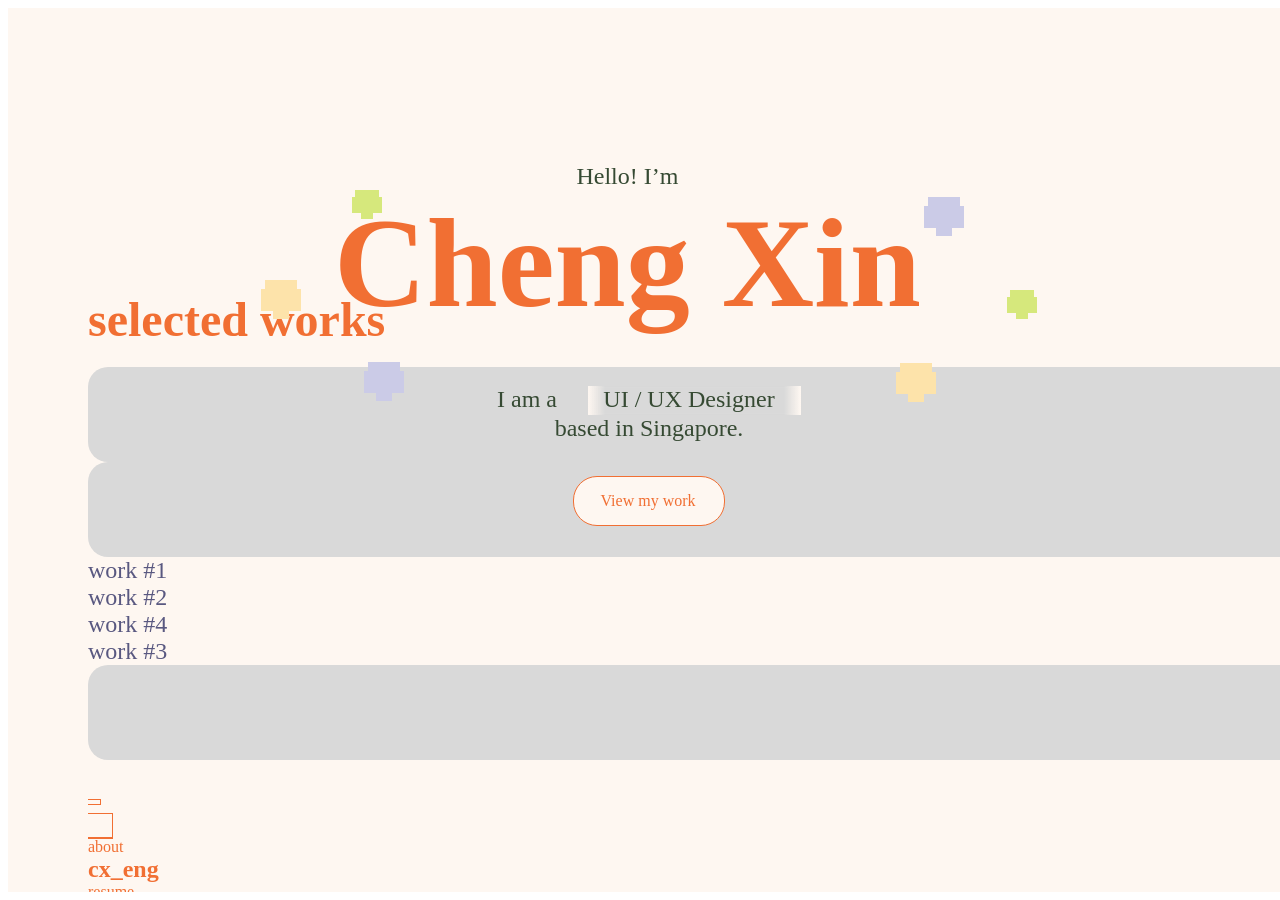
==== index.html @ d25bd013 "Update index.html" ====
<html>
        <body>
            <div style="width: 100%; height: 100%; padding-left: 80px; padding-right: 80px; background: #FEF7F1; overflow: hidden; flex-direction: column; justify-content: flex-start; align-items: flex-start; display: inline-flex">
            <div style="width: 1120px; height: 800px; position: relative">
                <div style="left: 246px; top: 155px; position: absolute; flex-direction: column; justify-content: center; align-items: center; display: inline-flex">
                    <div style="text-align: center; justify-content: center; display: flex; flex-direction: column; color: var(--dark-green, #364A33); font-size: 24px; font-family: Inter; font-weight: 500; word-wrap: break-word">Hello! I’m</div>
                    <div style="justify-content: center; display: flex; flex-direction: column; color: var(--orange, #F16F33); font-size: 128px; font-family: Playfair Display; font-weight: 900; word-wrap: break-word">Cheng Xin</div>
                </div>
                <div style="left: 409px; top: 378px; position: absolute; text-align: center; justify-content: center; display: flex; flex-direction: column; color: var(--dark-green, #364A33); font-size: 24px; font-family: Inter; font-weight: 500; word-wrap: break-word">I am a</div>
                <div data-property-1="Frame 3" style="width: 213px; height: 29px; left: 499.50px; top: 378px; position: absolute; overflow: hidden; backdrop-filter: blur(2px)">
                    <div style="width: 203px; left: 0px; top: 0px; position: absolute; text-align: center; justify-content: center; display: flex; flex-direction: column; color: var(--dark-green, #364A33); font-size: 24px; font-family: Inter; font-weight: 500; word-wrap: break-word">UI / UX Designer</div>
                    <div style="left: 243px; top: 0px; position: absolute; text-align: center; justify-content: center; display: flex; flex-direction: column; color: var(--dark-green, #364A33); font-size: 24px; font-family: Inter; font-weight: 500; word-wrap: break-word">Product Designer</div>
                    <div style="left: 483px; top: 0px; position: absolute; text-align: center; justify-content: center; display: flex; flex-direction: column; color: var(--dark-green, #364A33); font-size: 24px; font-family: Inter; font-weight: 500; word-wrap: break-word">Data Analyst</div>
                    <div style="left: 670px; top: 0px; position: absolute; text-align: center; justify-content: center; display: flex; flex-direction: column; color: var(--dark-green, #364A33); font-size: 24px; font-family: Inter; font-weight: 500; word-wrap: break-word">Data Scientist</div>
                    <div style="left: 871px; top: 0px; position: absolute; text-align: center; justify-content: center; display: flex; flex-direction: column; color: var(--dark-green, #364A33); font-size: 24px; font-family: Inter; font-weight: 500; word-wrap: break-word">UI / UX Designer</div>
                    <div style="left: 1100px; top: 0px; position: absolute; text-align: center; justify-content: center; display: flex; flex-direction: column; color: var(--dark-green, #364A33); font-size: 24px; font-family: Inter; font-weight: 500; word-wrap: break-word">Product Designer</div>
                    <div style="left: 1340px; top: 0px; position: absolute; text-align: center; justify-content: center; display: flex; flex-direction: column; color: var(--dark-green, #364A33); font-size: 24px; font-family: Inter; font-weight: 500; word-wrap: break-word">Data Analyst</div>
                    <div style="left: 1527px; top: 0px; position: absolute; text-align: center; justify-content: center; display: flex; flex-direction: column; color: var(--dark-green, #364A33); font-size: 24px; font-family: Inter; font-weight: 500; word-wrap: break-word">Data Scientist</div>
                    <div style="width: 17px; height: 29px; left: 0px; top: 0px; position: absolute; background: linear-gradient(270deg, rgba(255, 255, 255, 0) 0%, var(--Background, #FEF7F1) 100%)"></div>
                    <div style="width: 17px; height: 29px; left: 196px; top: 0px; position: absolute; background: linear-gradient(270deg, var(--Background, #FEF7F1) 0%, rgba(255, 255, 255, 0) 100%)"></div>
                </div>
                <div style="width: 504px; left: 309px; top: 407px; position: absolute; text-align: center; justify-content: center; display: flex; flex-direction: column; color: var(--dark-green, #364A33); font-size: 24px; font-family: Inter; font-weight: 500; word-wrap: break-word">based in Singapore.</div>
                <div style="width: 15.40px; height: 29.64px; left: 185.30px; top: 281.22px; position: absolute; background: #FDE3AA"></div>
                <div style="width: 31.05px; height: 21.65px; left: 173px; top: 280.99px; position: absolute; background: #FDE3AA"></div>
                <div style="width: 27px; height: 30.24px; left: 177.13px; top: 272px; position: absolute; background: #FDE3AA"></div>
                <div style="width: 27px; height: 30.24px; left: 181.87px; top: 272px; position: absolute; background: #FDE3AA"></div>
                <div style="width: 31.05px; height: 21.65px; left: 181.95px; top: 280.99px; position: absolute; background: #FDE3AA"></div>
                <div style="width: 15.40px; height: 29.64px; left: 288.30px; top: 363.22px; position: absolute; background: var(--light-purple, #CBCBE7)"></div>
                <div style="width: 31.05px; height: 21.65px; left: 276px; top: 362.99px; position: absolute; background: var(--light-purple, #CBCBE7)"></div>
                <div style="width: 27px; height: 30.24px; left: 280.13px; top: 354px; position: absolute; background: var(--light-purple, #CBCBE7)"></div>
                <div style="width: 27px; height: 30.24px; left: 284.87px; top: 354px; position: absolute; background: var(--light-purple, #CBCBE7)"></div>
                <div style="width: 31.05px; height: 21.65px; left: 284.95px; top: 362.99px; position: absolute; background: var(--light-purple, #CBCBE7)"></div>
                <div style="width: 15.40px; height: 29.64px; left: 848.30px; top: 198.22px; position: absolute; background: var(--light-purple, #CBCBE7)"></div>
                <div style="width: 31.05px; height: 21.65px; left: 836px; top: 197.99px; position: absolute; background: var(--light-purple, #CBCBE7)"></div>
                <div style="width: 27px; height: 30.24px; left: 840.13px; top: 189px; position: absolute; background: var(--light-purple, #CBCBE7)"></div>
                <div style="width: 27px; height: 30.24px; left: 844.87px; top: 189px; position: absolute; background: var(--light-purple, #CBCBE7)"></div>
                <div style="width: 31.05px; height: 21.65px; left: 844.95px; top: 197.99px; position: absolute; background: var(--light-purple, #CBCBE7)"></div>
                <div style="width: 15.40px; height: 29.64px; left: 820.30px; top: 364.22px; position: absolute; background: var(--yellow, #FDE3AA)"></div>
                <div style="width: 31.05px; height: 21.65px; left: 808px; top: 363.99px; position: absolute; background: var(--yellow, #FDE3AA)"></div>
                <div style="width: 27px; height: 30.24px; left: 812.13px; top: 355px; position: absolute; background: var(--yellow, #FDE3AA)"></div>
                <div style="width: 27px; height: 30.24px; left: 816.87px; top: 355px; position: absolute; background: var(--yellow, #FDE3AA)"></div>
                <div style="width: 31.05px; height: 21.65px; left: 816.95px; top: 363.99px; position: absolute; background: var(--yellow, #FDE3AA)"></div>
                <div style="width: 11.55px; height: 22.23px; left: 928.22px; top: 288.91px; position: absolute; background: var(--green, #D6E87C)"></div>
                <div style="width: 23.28px; height: 16.24px; left: 919px; top: 288.74px; position: absolute; background: var(--green, #D6E87C)"></div>
                <div style="width: 20.25px; height: 22.68px; left: 922.10px; top: 282px; position: absolute; background: var(--green, #D6E87C)"></div>
                <div style="width: 20.25px; height: 22.68px; left: 925.65px; top: 282px; position: absolute; background: var(--green, #D6E87C)"></div>
                <div style="width: 23.28px; height: 16.24px; left: 925.72px; top: 288.74px; position: absolute; background: var(--green, #D6E87C)"></div>
                <div style="width: 11.55px; height: 22.23px; left: 273.22px; top: 188.91px; position: absolute; background: var(--green, #D6E87C)"></div>
                <div style="width: 23.28px; height: 16.24px; left: 264px; top: 188.74px; position: absolute; background: var(--green, #D6E87C)"></div>
                <div style="width: 20.25px; height: 22.68px; left: 267.10px; top: 182px; position: absolute; background: var(--green, #D6E87C)"></div>
                <div style="width: 20.25px; height: 22.68px; left: 270.65px; top: 182px; position: absolute; background: var(--green, #D6E87C)"></div>
                <div style="width: 23.28px; height: 16.24px; left: 270.72px; top: 188.74px; position: absolute; background: var(--green, #D6E87C)"></div>
                <div data-property-1="Frame 17" style="width: 150px; height: 48px; left: 485px; top: 468px; position: absolute">
                    <div style="width: 150px; height: 48px; left: 0px; top: 0px; position: absolute; background: var(--Background, #FEF7F1); border-radius: 24px; border: 1.50px #F16F33 solid"></div>
                    <div style="width: 134px; height: 31px; left: 8px; top: 9px; position: absolute; text-align: center; justify-content: center; display: flex; flex-direction: column; color: #F16F33; font-size: 16px; font-family: Inter; font-weight: 400; word-wrap: break-word">View my work</div>
                </div>
            </div>
            <div style="align-self: stretch; padding-top: 10px; padding-bottom: 10px; justify-content: flex-start; align-items: center; display: inline-flex">
                <div style="text-align: center; justify-content: center; display: flex; flex-direction: column; color: var(--orange, #F16F33); font-size: 48px; font-family: Playfair Display; font-weight: 600; word-wrap: break-word">selected works</div>
            </div>
            <div style="align-self: stretch; padding-top: 10px; padding-bottom: 10px; overflow: hidden; flex-direction: column; justify-content: flex-start; align-items: flex-start; display: flex">
                <div style="align-self: stretch; height: 346px; background: #D9D9D9; border-radius: 20px"></div>
                <div style="align-self: stretch; height: 346px; background: #D9D9D9; border-radius: 20px"></div>
                <div style="text-align: center; justify-content: center; display: flex; flex-direction: column; color: var(--purple, #595880); font-size: 24px; font-family: Inter; font-weight: 500; word-wrap: break-word">work #1</div>
                <div style="text-align: center; justify-content: center; display: flex; flex-direction: column; color: var(--purple, #595880); font-size: 24px; font-family: Inter; font-weight: 500; word-wrap: break-word">work #2</div>
                <div style="text-align: center; justify-content: center; display: flex; flex-direction: column; color: var(--purple, #595880); font-size: 24px; font-family: Inter; font-weight: 500; word-wrap: break-word">work #4</div>
                <div style="text-align: center; justify-content: center; display: flex; flex-direction: column; color: var(--purple, #595880); font-size: 24px; font-family: Inter; font-weight: 500; word-wrap: break-word">work #3</div>
                <div style="align-self: stretch; height: 346px; background: #D9D9D9; border-radius: 20px"></div>
                <div style="align-self: stretch; align-self: stretch; background: #D9D9D9; border-radius: 20px"></div>
            </div>
            <div style="align-self: stretch; padding-top: 30px; padding-bottom: 30px; background: #FEF7F1; overflow: hidden; flex-direction: column; justify-content: flex-start; align-items: flex-start; display: flex">
                <div style="width: 24px; height: 24px; position: relative"></div>
                <div style="width: 24px; flex-direction: column; justify-content: flex-start; align-items: flex-start; gap: 10px; display: inline-flex">
                    <div style="width: 12px; height: 4.20px; outline: 1.50px var(--orange, #F16F33) solid; outline-offset: -0.75px"></div>
                    <div style="width: 24px; height: 23.60px; outline: 1.50px var(--orange, #F16F33) solid; outline-offset: -0.75px"></div>
                </div>
                <div style="width: 24px; height: 24px; outline: 1.50px var(--orange, #F16F33) solid; outline-offset: -0.75px"></div>
                <div style="width: 13.33px; height: 13.33px; outline: 1.50px var(--orange, #F16F33) solid; outline-offset: -0.75px"></div>
                <div style="text-align: center; justify-content: flex-end; display: flex; flex-direction: column; color: var(--orange, #F16F33); font-size: 16px; font-family: Inter; font-weight: 400; word-wrap: break-word">about</div>
                <div style="text-align: center; justify-content: center; display: flex; flex-direction: column; color: var(--orange, #F16F33); font-size: 24px; font-family: Playfair Display; font-weight: 900; word-wrap: break-word">cx_eng</div>
                <div style="text-align: center; justify-content: flex-end; display: flex; flex-direction: column; color: var(--orange, #F16F33); font-size: 16px; font-family: Inter; font-weight: 400; word-wrap: break-word">resume</div>
                <div style="text-align: center; justify-content: flex-end; display: flex; flex-direction: column; color: var(--orange, #F16F33); font-size: 16px; font-family: Inter; font-weight: 400; word-wrap: break-word">works</div>
            </div>
        </div>
    </body>
</html>
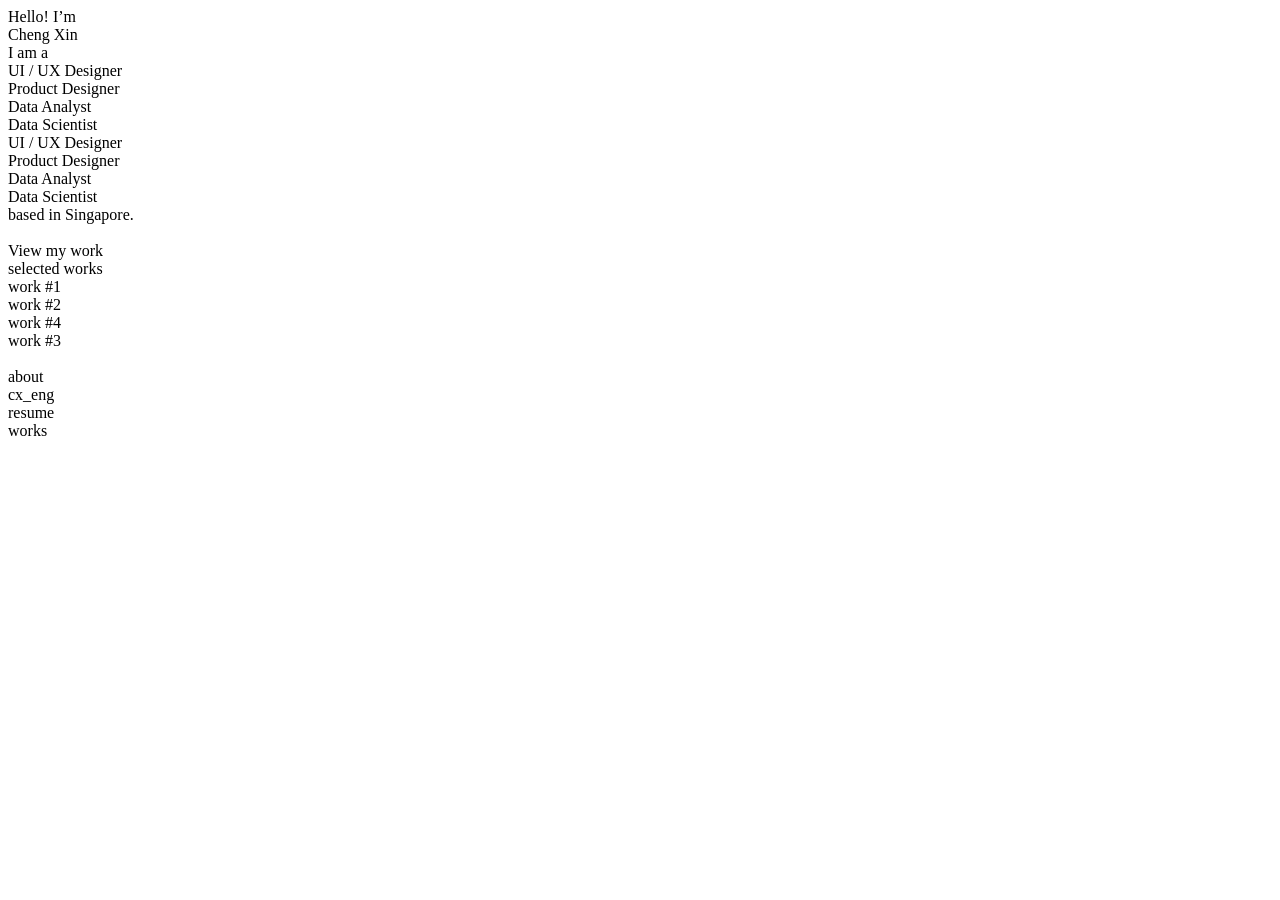
==== commit 80cf085c: "Update index.html" ====
--- a/index.html
+++ b/index.html
@@ -1,86 +1,85 @@
-    <html>
-        <body>
-            <div style="width: 100%; height: 100%; padding-left: 80px; padding-right: 80px; background: #FEF7F1; overflow: hidden; flex-direction: column; justify-content: flex-start; align-items: flex-start; display: inline-flex">
-            <div style="width: 1120px; height: 800px; position: relative">
-                <div style="left: 246px; top: 155px; position: absolute; flex-direction: column; justify-content: center; align-items: center; display: inline-flex">
-                    <div style="text-align: center; justify-content: center; display: flex; flex-direction: column; color: var(--dark-green, #364A33); font-size: 24px; font-family: Inter; font-weight: 500; word-wrap: break-word">Hello! I’m</div>
-                    <div style="justify-content: center; display: flex; flex-direction: column; color: var(--orange, #F16F33); font-size: 128px; font-family: Playfair Display; font-weight: 900; word-wrap: break-word">Cheng Xin</div>
-                </div>
-                <div style="left: 409px; top: 378px; position: absolute; text-align: center; justify-content: center; display: flex; flex-direction: column; color: var(--dark-green, #364A33); font-size: 24px; font-family: Inter; font-weight: 500; word-wrap: break-word">I am a</div>
-                <div data-property-1="Frame 3" style="width: 213px; height: 29px; left: 499.50px; top: 378px; position: absolute; overflow: hidden; backdrop-filter: blur(2px)">
-                    <div style="width: 203px; left: 0px; top: 0px; position: absolute; text-align: center; justify-content: center; display: flex; flex-direction: column; color: var(--dark-green, #364A33); font-size: 24px; font-family: Inter; font-weight: 500; word-wrap: break-word">UI / UX Designer</div>
-                    <div style="left: 243px; top: 0px; position: absolute; text-align: center; justify-content: center; display: flex; flex-direction: column; color: var(--dark-green, #364A33); font-size: 24px; font-family: Inter; font-weight: 500; word-wrap: break-word">Product Designer</div>
-                    <div style="left: 483px; top: 0px; position: absolute; text-align: center; justify-content: center; display: flex; flex-direction: column; color: var(--dark-green, #364A33); font-size: 24px; font-family: Inter; font-weight: 500; word-wrap: break-word">Data Analyst</div>
-                    <div style="left: 670px; top: 0px; position: absolute; text-align: center; justify-content: center; display: flex; flex-direction: column; color: var(--dark-green, #364A33); font-size: 24px; font-family: Inter; font-weight: 500; word-wrap: break-word">Data Scientist</div>
-                    <div style="left: 871px; top: 0px; position: absolute; text-align: center; justify-content: center; display: flex; flex-direction: column; color: var(--dark-green, #364A33); font-size: 24px; font-family: Inter; font-weight: 500; word-wrap: break-word">UI / UX Designer</div>
-                    <div style="left: 1100px; top: 0px; position: absolute; text-align: center; justify-content: center; display: flex; flex-direction: column; color: var(--dark-green, #364A33); font-size: 24px; font-family: Inter; font-weight: 500; word-wrap: break-word">Product Designer</div>
-                    <div style="left: 1340px; top: 0px; position: absolute; text-align: center; justify-content: center; display: flex; flex-direction: column; color: var(--dark-green, #364A33); font-size: 24px; font-family: Inter; font-weight: 500; word-wrap: break-word">Data Analyst</div>
-                    <div style="left: 1527px; top: 0px; position: absolute; text-align: center; justify-content: center; display: flex; flex-direction: column; color: var(--dark-green, #364A33); font-size: 24px; font-family: Inter; font-weight: 500; word-wrap: break-word">Data Scientist</div>
-                    <div style="width: 17px; height: 29px; left: 0px; top: 0px; position: absolute; background: linear-gradient(270deg, rgba(255, 255, 255, 0) 0%, var(--Background, #FEF7F1) 100%)"></div>
-                    <div style="width: 17px; height: 29px; left: 196px; top: 0px; position: absolute; background: linear-gradient(270deg, var(--Background, #FEF7F1) 0%, rgba(255, 255, 255, 0) 100%)"></div>
-                </div>
-                <div style="width: 504px; left: 309px; top: 407px; position: absolute; text-align: center; justify-content: center; display: flex; flex-direction: column; color: var(--dark-green, #364A33); font-size: 24px; font-family: Inter; font-weight: 500; word-wrap: break-word">based in Singapore.</div>
-                <div style="width: 15.40px; height: 29.64px; left: 185.30px; top: 281.22px; position: absolute; background: #FDE3AA"></div>
-                <div style="width: 31.05px; height: 21.65px; left: 173px; top: 280.99px; position: absolute; background: #FDE3AA"></div>
-                <div style="width: 27px; height: 30.24px; left: 177.13px; top: 272px; position: absolute; background: #FDE3AA"></div>
-                <div style="width: 27px; height: 30.24px; left: 181.87px; top: 272px; position: absolute; background: #FDE3AA"></div>
-                <div style="width: 31.05px; height: 21.65px; left: 181.95px; top: 280.99px; position: absolute; background: #FDE3AA"></div>
-                <div style="width: 15.40px; height: 29.64px; left: 288.30px; top: 363.22px; position: absolute; background: var(--light-purple, #CBCBE7)"></div>
-                <div style="width: 31.05px; height: 21.65px; left: 276px; top: 362.99px; position: absolute; background: var(--light-purple, #CBCBE7)"></div>
-                <div style="width: 27px; height: 30.24px; left: 280.13px; top: 354px; position: absolute; background: var(--light-purple, #CBCBE7)"></div>
-                <div style="width: 27px; height: 30.24px; left: 284.87px; top: 354px; position: absolute; background: var(--light-purple, #CBCBE7)"></div>
-                <div style="width: 31.05px; height: 21.65px; left: 284.95px; top: 362.99px; position: absolute; background: var(--light-purple, #CBCBE7)"></div>
-                <div style="width: 15.40px; height: 29.64px; left: 848.30px; top: 198.22px; position: absolute; background: var(--light-purple, #CBCBE7)"></div>
-                <div style="width: 31.05px; height: 21.65px; left: 836px; top: 197.99px; position: absolute; background: var(--light-purple, #CBCBE7)"></div>
-                <div style="width: 27px; height: 30.24px; left: 840.13px; top: 189px; position: absolute; background: var(--light-purple, #CBCBE7)"></div>
-                <div style="width: 27px; height: 30.24px; left: 844.87px; top: 189px; position: absolute; background: var(--light-purple, #CBCBE7)"></div>
-                <div style="width: 31.05px; height: 21.65px; left: 844.95px; top: 197.99px; position: absolute; background: var(--light-purple, #CBCBE7)"></div>
-                <div style="width: 15.40px; height: 29.64px; left: 820.30px; top: 364.22px; position: absolute; background: var(--yellow, #FDE3AA)"></div>
-                <div style="width: 31.05px; height: 21.65px; left: 808px; top: 363.99px; position: absolute; background: var(--yellow, #FDE3AA)"></div>
-                <div style="width: 27px; height: 30.24px; left: 812.13px; top: 355px; position: absolute; background: var(--yellow, #FDE3AA)"></div>
-                <div style="width: 27px; height: 30.24px; left: 816.87px; top: 355px; position: absolute; background: var(--yellow, #FDE3AA)"></div>
-                <div style="width: 31.05px; height: 21.65px; left: 816.95px; top: 363.99px; position: absolute; background: var(--yellow, #FDE3AA)"></div>
-                <div style="width: 11.55px; height: 22.23px; left: 928.22px; top: 288.91px; position: absolute; background: var(--green, #D6E87C)"></div>
-                <div style="width: 23.28px; height: 16.24px; left: 919px; top: 288.74px; position: absolute; background: var(--green, #D6E87C)"></div>
-                <div style="width: 20.25px; height: 22.68px; left: 922.10px; top: 282px; position: absolute; background: var(--green, #D6E87C)"></div>
-                <div style="width: 20.25px; height: 22.68px; left: 925.65px; top: 282px; position: absolute; background: var(--green, #D6E87C)"></div>
-                <div style="width: 23.28px; height: 16.24px; left: 925.72px; top: 288.74px; position: absolute; background: var(--green, #D6E87C)"></div>
-                <div style="width: 11.55px; height: 22.23px; left: 273.22px; top: 188.91px; position: absolute; background: var(--green, #D6E87C)"></div>
-                <div style="width: 23.28px; height: 16.24px; left: 264px; top: 188.74px; position: absolute; background: var(--green, #D6E87C)"></div>
-                <div style="width: 20.25px; height: 22.68px; left: 267.10px; top: 182px; position: absolute; background: var(--green, #D6E87C)"></div>
-                <div style="width: 20.25px; height: 22.68px; left: 270.65px; top: 182px; position: absolute; background: var(--green, #D6E87C)"></div>
-                <div style="width: 23.28px; height: 16.24px; left: 270.72px; top: 188.74px; position: absolute; background: var(--green, #D6E87C)"></div>
-                <div data-property-1="Frame 17" style="width: 150px; height: 48px; left: 485px; top: 468px; position: absolute">
-                    <div style="width: 150px; height: 48px; left: 0px; top: 0px; position: absolute; background: var(--Background, #FEF7F1); border-radius: 24px; border: 1.50px #F16F33 solid"></div>
-                    <div style="width: 134px; height: 31px; left: 8px; top: 9px; position: absolute; text-align: center; justify-content: center; display: flex; flex-direction: column; color: #F16F33; font-size: 16px; font-family: Inter; font-weight: 400; word-wrap: break-word">View my work</div>
-                </div>
-            </div>
-            <div style="align-self: stretch; padding-top: 10px; padding-bottom: 10px; justify-content: flex-start; align-items: center; display: inline-flex">
-                <div style="text-align: center; justify-content: center; display: flex; flex-direction: column; color: var(--orange, #F16F33); font-size: 48px; font-family: Playfair Display; font-weight: 600; word-wrap: break-word">selected works</div>
-            </div>
-            <div style="align-self: stretch; padding-top: 10px; padding-bottom: 10px; overflow: hidden; flex-direction: column; justify-content: flex-start; align-items: flex-start; display: flex">
-                <div style="align-self: stretch; height: 346px; background: #D9D9D9; border-radius: 20px"></div>
-                <div style="align-self: stretch; height: 346px; background: #D9D9D9; border-radius: 20px"></div>
-                <div style="text-align: center; justify-content: center; display: flex; flex-direction: column; color: var(--purple, #595880); font-size: 24px; font-family: Inter; font-weight: 500; word-wrap: break-word">work #1</div>
-                <div style="text-align: center; justify-content: center; display: flex; flex-direction: column; color: var(--purple, #595880); font-size: 24px; font-family: Inter; font-weight: 500; word-wrap: break-word">work #2</div>
-                <div style="text-align: center; justify-content: center; display: flex; flex-direction: column; color: var(--purple, #595880); font-size: 24px; font-family: Inter; font-weight: 500; word-wrap: break-word">work #4</div>
-                <div style="text-align: center; justify-content: center; display: flex; flex-direction: column; color: var(--purple, #595880); font-size: 24px; font-family: Inter; font-weight: 500; word-wrap: break-word">work #3</div>
-                <div style="align-self: stretch; height: 346px; background: #D9D9D9; border-radius: 20px"></div>
-                <div style="align-self: stretch; align-self: stretch; background: #D9D9D9; border-radius: 20px"></div>
-            </div>
-            <div style="align-self: stretch; padding-top: 30px; padding-bottom: 30px; background: #FEF7F1; overflow: hidden; flex-direction: column; justify-content: flex-start; align-items: flex-start; display: flex">
-                <div style="width: 24px; height: 24px; position: relative"></div>
-                <div style="width: 24px; flex-direction: column; justify-content: flex-start; align-items: flex-start; gap: 10px; display: inline-flex">
-                    <div style="width: 12px; height: 4.20px; outline: 1.50px var(--orange, #F16F33) solid; outline-offset: -0.75px"></div>
-                    <div style="width: 24px; height: 23.60px; outline: 1.50px var(--orange, #F16F33) solid; outline-offset: -0.75px"></div>
-                </div>
-                <div style="width: 24px; height: 24px; outline: 1.50px var(--orange, #F16F33) solid; outline-offset: -0.75px"></div>
-                <div style="width: 13.33px; height: 13.33px; outline: 1.50px var(--orange, #F16F33) solid; outline-offset: -0.75px"></div>
-                <div style="text-align: center; justify-content: flex-end; display: flex; flex-direction: column; color: var(--orange, #F16F33); font-size: 16px; font-family: Inter; font-weight: 400; word-wrap: break-word">about</div>
-                <div style="text-align: center; justify-content: center; display: flex; flex-direction: column; color: var(--orange, #F16F33); font-size: 24px; font-family: Playfair Display; font-weight: 900; word-wrap: break-word">cx_eng</div>
-                <div style="text-align: center; justify-content: flex-end; display: flex; flex-direction: column; color: var(--orange, #F16F33); font-size: 16px; font-family: Inter; font-weight: 400; word-wrap: break-word">resume</div>
-                <div style="text-align: center; justify-content: flex-end; display: flex; flex-direction: column; color: var(--orange, #F16F33); font-size: 16px; font-family: Inter; font-weight: 400; word-wrap: break-word">works</div>
-            </div>
-        </div>
-    </body>
+<!DOCTYPE html>
+<html>
+<head>
+  	<meta charset="utf-8">
+  	<meta name="viewport" content="initial-scale=1, width=device-width">
+  	
+  	<link rel="stylesheet"  href="./index.css" />
+  	<link rel="stylesheet" href="https://fonts.googleapis.com/css2?family=Inter:wght@400;500&display=swap" />
+  	<link rel="stylesheet" href="https://fonts.googleapis.com/css2?family=Playfair Display:wght@600;900&display=swap" />
+  	
+  	
+  	
+</head>
+<body>
+  	
+  	<div class="home">
+    		<div class="group-parent">
+      			<div class="frame-parent">
+        				<div class="hello-im-parent">
+          					<div class="hello-im">Hello! I’m</div>
+          					<div class="cheng-xin">Cheng Xin</div>
+        				</div>
+        				<div class="i-am-a-parent">
+          					<div class="i-am-a">I am a</div>
+          					<div class="component-2">
+            						<div class="ui-ux">UI / UX Designer</div>
+            						<div class="product-designer">Product Designer</div>
+            						<div class="data-analyst">Data Analyst</div>
+            						<div class="data-scientist">Data Scientist</div>
+            						<div class="ui-ux2">UI / UX Designer</div>
+            						<div class="product-designer2">Product Designer</div>
+            						<div class="data-analyst2">Data Analyst</div>
+            						<div class="data-scientist2">Data Scientist</div>
+            						<div class="component-2-child">
+            						</div>
+            						<div class="component-2-item">
+            						</div>
+          					</div>
+        				</div>
+        				<div class="based-in-singapore">based in Singapore.</div>
+      			</div>
+      			<img class="frame-child" alt="">
+      			
+      			<div class="button">
+        				<div class="button-child">
+        				</div>
+        				<div class="view-my-work">View my work</div>
+      			</div>
+    		</div>
+    		<div class="selected-works-wrapper">
+      			<div class="selected-works">selected works</div>
+    		</div>
+    		<div class="rectangle-parent">
+      			<div class="frame-item">
+      			</div>
+      			<div class="frame-inner">
+      			</div>
+      			<div class="work-1">work #1</div>
+      			<div class="work-2">work #2</div>
+      			<div class="work-4">work #4</div>
+      			<div class="work-3">work #3</div>
+      			<div class="rectangle-div">
+      			</div>
+      			<div class="frame-child2">
+      			</div>
+    		</div>
+    		<div class="navbar">
+      			<div class="navbar-child">
+      			</div>
+      			<img class="navbar-item" alt="">
+      			
+      			<img class="group-icon" alt="">
+      			
+      			<div class="about">about</div>
+      			<div class="cx-eng">cx_eng</div>
+      			<div class="resume">resume</div>
+      			<div class="works">works</div>
+    		</div>
+  	</div>
+  	
+  	
+  	
+  	
+</body>
 </html>
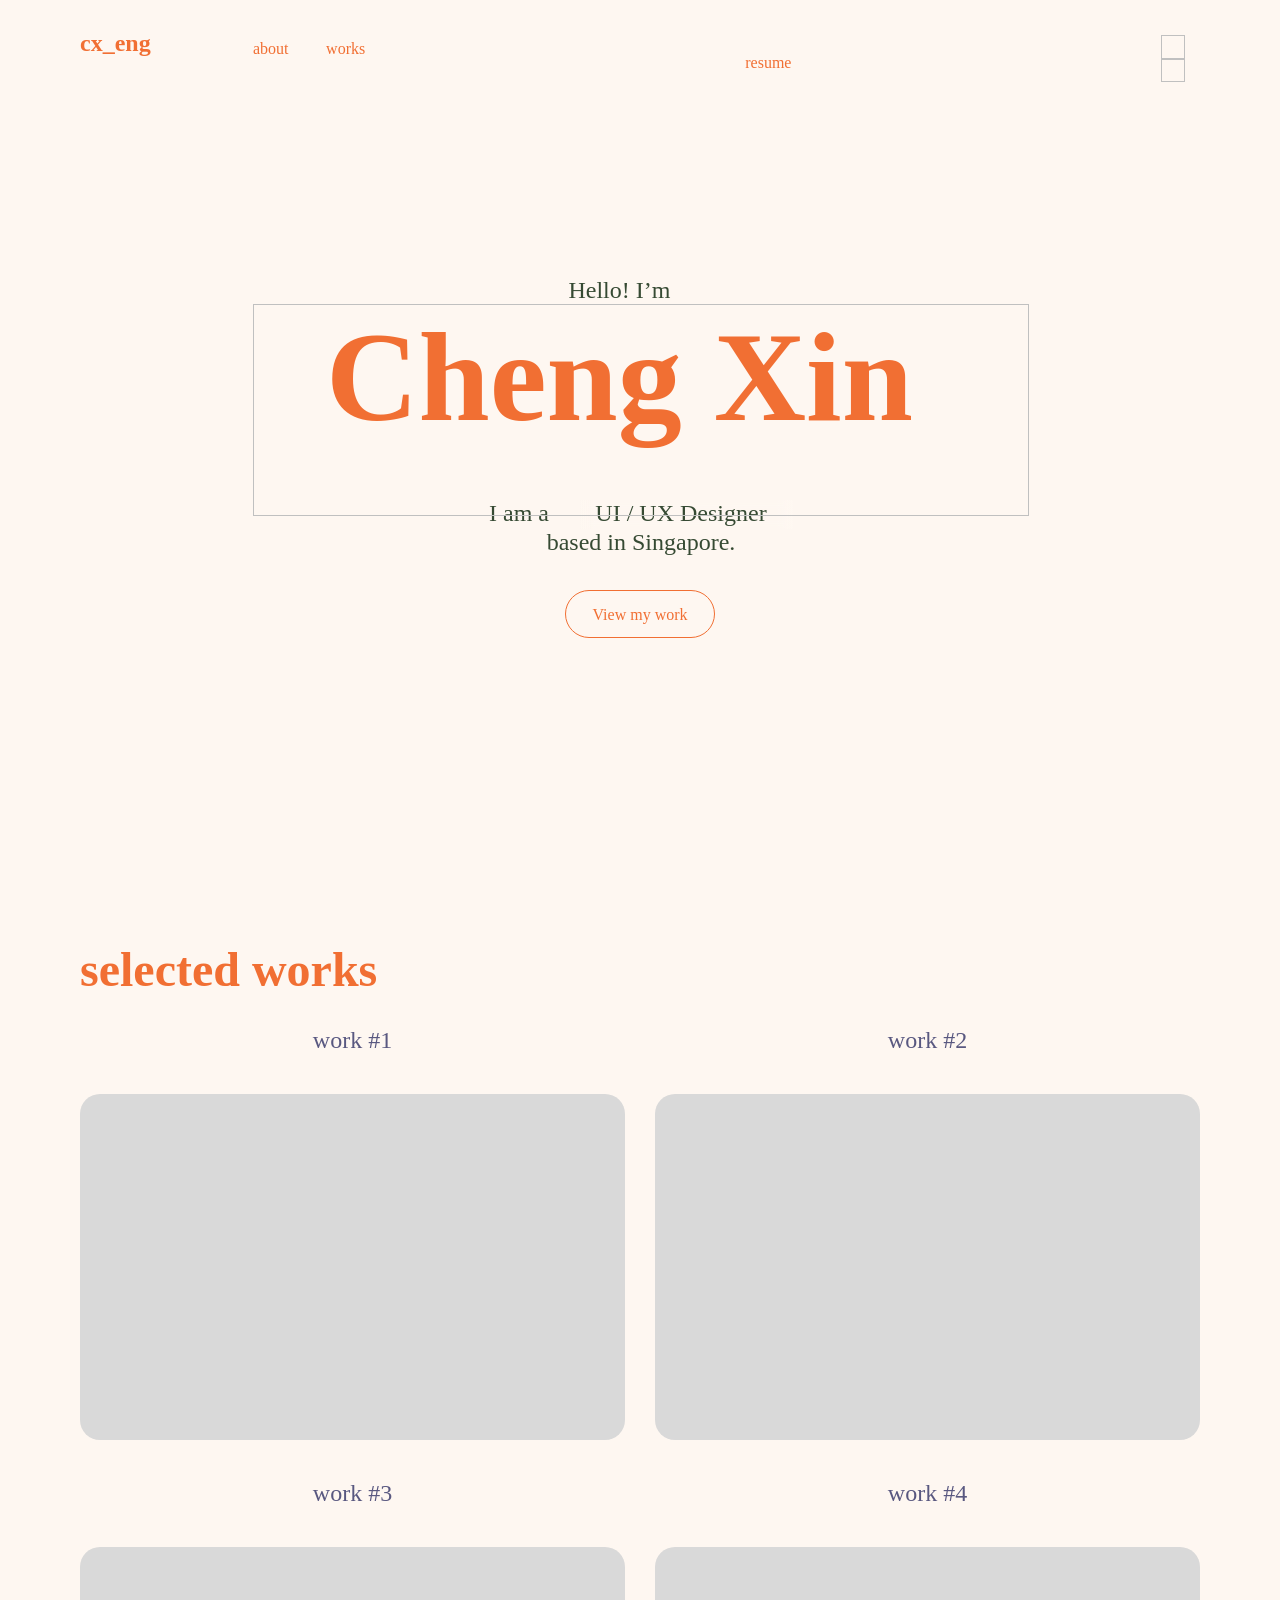
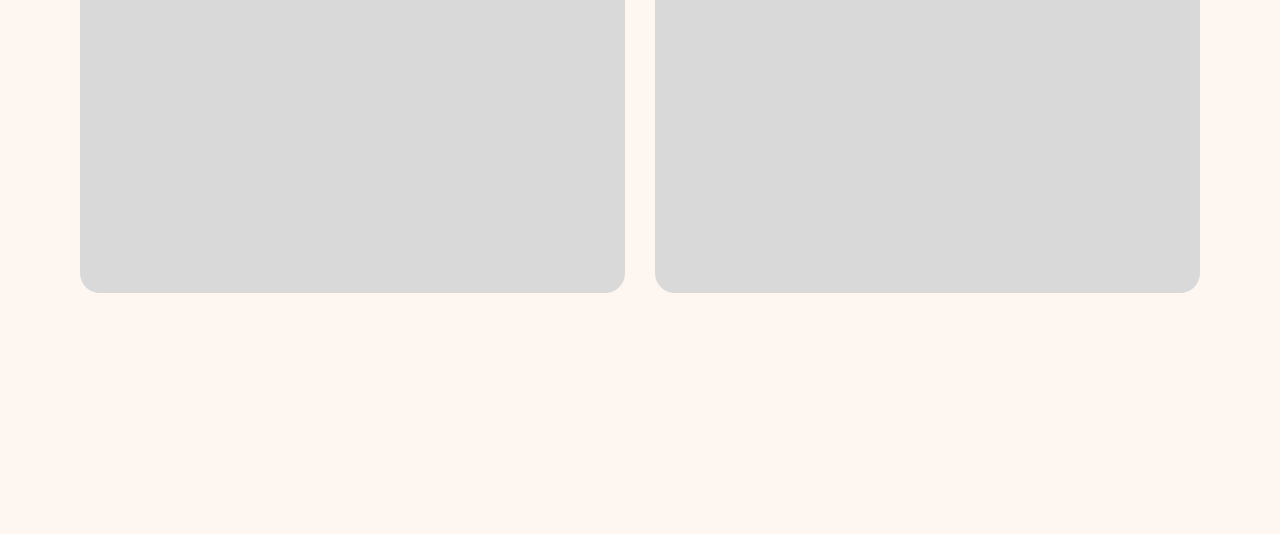
==== commit 633768cb: "Update index.html" ====
--- a/index.html
+++ b/index.html
@@ -4,7 +4,7 @@
   	<meta charset="utf-8">
   	<meta name="viewport" content="initial-scale=1, width=device-width">
   	
-  	<link rel="stylesheet"  href="./index.css" />
+  	<link rel="stylesheet"  href="./style.css" />
   	<link rel="stylesheet" href="https://fonts.googleapis.com/css2?family=Inter:wght@400;500&display=swap" />
   	<link rel="stylesheet" href="https://fonts.googleapis.com/css2?family=Playfair Display:wght@600;900&display=swap" />
   	
--- a/style.css
+++ b/style.css
@@ -0,0 +1,360 @@
+body {
+  	margin: 0;
+  	line-height: normal;
+}
+.home {
+  	width: 100%;
+  	height: 2133.5px;
+  	position: relative;
+  	background-color: #fef7f1;
+  	overflow: hidden;
+  	display: grid;
+  	box-sizing: border-box;
+  	grid-template-columns: 1fr;
+  	align-content: start;
+  	gap: 10px;
+  	padding-left: 80px;
+  	padding-right: 80px;
+  	text-align: center;
+  	font-size: 24px;
+  	color: #f16f33;
+  	font-family: Inter;
+}
+.group-parent {
+  	width: 1120px;
+  	height: 800px;
+  	position: relative;
+  	grid-column: 1;
+  	grid-row: 2 / span 9;
+  	color: #364a33;
+}
+.frame-parent {
+  	position: absolute;
+  	top: 155px;
+  	left: calc(50% - 314px);
+  	width: 629px;
+  	height: 281px;
+  	flex-shrink: 0;
+}
+.hello-im-parent {
+  	position: absolute;
+  	top: 0px;
+  	left: calc(50% - 314.5px);
+  	display: flex;
+  	flex-direction: column;
+  	align-items: center;
+  	justify-content: center;
+}
+.hello-im {
+  	position: relative;
+  	font-weight: 500;
+}
+.cheng-xin {
+  	position: relative;
+  	font-size: 128px;
+  	font-weight: 900;
+  	font-family: 'Playfair Display';
+  	color: #f16f33;
+  	text-align: left;
+}
+.i-am-a-parent {
+  	position: absolute;
+  	top: 223px;
+  	left: 163px;
+  	width: 303.5px;
+  	height: 29px;
+}
+.i-am-a {
+  	position: absolute;
+  	top: 0px;
+  	left: 0px;
+  	font-weight: 500;
+}
+.component-2 {
+  	position: absolute;
+  	top: 0px;
+  	left: 90.5px;
+  	backdrop-filter: blur(4px);
+  	width: 213px;
+  	height: 29px;
+  	overflow: hidden;
+}
+.ui-ux {
+  	position: absolute;
+  	top: 0px;
+  	left: 0px;
+  	font-weight: 500;
+  	display: flex;
+  	align-items: center;
+  	justify-content: center;
+  	width: 203px;
+  	flex-shrink: 0;
+}
+.product-designer {
+  	position: absolute;
+  	top: 0px;
+  	left: 243px;
+  	font-weight: 500;
+  	flex-shrink: 0;
+}
+.data-analyst {
+  	position: absolute;
+  	top: 0px;
+  	left: 483px;
+  	font-weight: 500;
+  	flex-shrink: 0;
+}
+.data-scientist {
+  	position: absolute;
+  	top: 0px;
+  	left: 670px;
+  	font-weight: 500;
+  	flex-shrink: 0;
+}
+.ui-ux2 {
+  	position: absolute;
+  	top: 0px;
+  	left: 871px;
+  	font-weight: 500;
+  	flex-shrink: 0;
+}
+.product-designer2 {
+  	position: absolute;
+  	top: 0px;
+  	left: 1100px;
+  	font-weight: 500;
+  	flex-shrink: 0;
+}
+.data-analyst2 {
+  	position: absolute;
+  	top: 0px;
+  	left: 1340px;
+  	font-weight: 500;
+  	flex-shrink: 0;
+}
+.data-scientist2 {
+  	position: absolute;
+  	top: 0px;
+  	left: 1527px;
+  	font-weight: 500;
+  	flex-shrink: 0;
+}
+.component-2-child {
+  	position: absolute;
+  	top: calc(50% - 14.5px);
+  	left: 0px;
+  	background: linear-gradient(270deg, rgba(255, 255, 255, 0), #fef7f1);
+  	width: 17px;
+  	height: 29px;
+  	overflow: hidden;
+  	display: flex;
+  	flex-direction: column;
+  	align-items: flex-start;
+  	flex-shrink: 0;
+}
+.component-2-item {
+  	position: absolute;
+  	top: calc(50% - 14.5px);
+  	right: 0px;
+  	background: linear-gradient(270deg, #fef7f1, rgba(255, 255, 255, 0));
+  	width: 17px;
+  	height: 29px;
+  	overflow: hidden;
+  	display: flex;
+  	flex-direction: column;
+  	align-items: flex-start;
+  	flex-shrink: 0;
+}
+.based-in-singapore {
+  	position: absolute;
+  	top: 252px;
+  	left: calc(50% - 251.5px);
+  	font-weight: 500;
+  	display: flex;
+  	align-items: center;
+  	justify-content: center;
+  	width: 504px;
+}
+.frame-child {
+  	position: absolute;
+  	top: 182px;
+  	left: 173px;
+  	width: 776px;
+  	height: 211.9px;
+  	flex-shrink: 0;
+}
+.button {
+  	position: absolute;
+  	top: 468px;
+  	left: calc(50% - 75px);
+  	width: 150px;
+  	height: 48px;
+  	flex-shrink: 0;
+  	font-size: 16px;
+  	color: #f16f33;
+}
+.button-child {
+  	position: absolute;
+  	top: 0px;
+  	left: 0px;
+  	border-radius: 24px;
+  	background-color: #fef7f1;
+  	border: 1.5px solid #f16f33;
+  	box-sizing: border-box;
+  	width: 150px;
+  	height: 48px;
+}
+.view-my-work {
+  	position: absolute;
+  	top: 9px;
+  	left: 8px;
+  	display: flex;
+  	align-items: center;
+  	justify-content: center;
+  	width: 134px;
+  	height: 31px;
+}
+.selected-works-wrapper {
+  	display: flex;
+  	align-items: center;
+  	padding: 10px 0px;
+  	grid-column: 1;
+  	grid-row: 11;
+  	font-size: 48px;
+  	font-family: 'Playfair Display';
+}
+.selected-works {
+  	position: relative;
+  	font-weight: 600;
+}
+.rectangle-parent {
+  	overflow: hidden;
+  	display: grid;
+  	grid-template-columns: repeat(2, 1fr);
+  	align-content: start;
+  	column-gap: 30px;
+  	row-gap: 40px;
+  	padding-top: 10px;
+  	padding-bottom: 10px;
+  	grid-column: 1;
+  	grid-row: 12 / span 10;
+  	height: 890px;
+  	color: #595880;
+}
+.frame-item {
+  	height: 346px;
+  	position: relative;
+  	border-radius: 20px;
+  	background-color: #d9d9d9;
+  	grid-column: 1;
+  	grid-row: 2 / span 6;
+}
+.frame-inner {
+  	height: 346px;
+  	position: relative;
+  	border-radius: 20px;
+  	background-color: #d9d9d9;
+  	grid-column: 2;
+  	grid-row: 2 / span 6;
+}
+.work-1 {
+  	position: relative;
+  	font-weight: 500;
+  	grid-column: 1;
+  	grid-row: 1;
+}
+.work-2 {
+  	position: relative;
+  	font-weight: 500;
+  	grid-column: 2;
+  	grid-row: 1;
+}
+.work-4 {
+  	position: relative;
+  	font-weight: 500;
+  	grid-column: 2;
+  	grid-row: 8;
+}
+.work-3 {
+  	position: relative;
+  	font-weight: 500;
+  	grid-column: 1;
+  	grid-row: 8;
+}
+.rectangle-div {
+  	height: 346px;
+  	position: relative;
+  	border-radius: 20px;
+  	background-color: #d9d9d9;
+  	grid-column: 2;
+  	grid-row: 9 / span 6;
+}
+.frame-child2 {
+  	position: relative;
+  	border-radius: 20px;
+  	background-color: #d9d9d9;
+  	grid-column: 1;
+  	grid-row: 9 / span 6;
+  	height: 346px;
+}
+.navbar {
+  	background-color: #fef7f1;
+  	overflow: hidden;
+  	display: grid;
+  	grid-template-columns: auto 60px 60px 60px 1fr auto auto;
+  	align-content: start;
+  	column-gap: 15px;
+  	padding-top: 30px;
+  	padding-bottom: 30px;
+  	grid-column: 1;
+  	grid-row: 1;
+  	font-size: 16px;
+}
+.navbar-child {
+  	width: 24px;
+  	height: 24px;
+  	position: relative;
+  	grid-column: 5;
+  	grid-row: 1 / span 5;
+}
+.navbar-item {
+  	width: 24px;
+  	height: 23.6px;
+  	grid-column: 6;
+  	grid-row: 7 / span 5;
+}
+.group-icon {
+  	width: 24px;
+  	height: 24px;
+  	position: relative;
+  	grid-column: 6;
+  	grid-row: 2 / span 5;
+}
+.about {
+  	position: relative;
+  	grid-column: 3;
+  	grid-row: 3 / span 4;
+  	height: 19px;
+}
+.cx-eng {
+  	position: relative;
+  	font-size: 24px;
+  	font-weight: 900;
+  	font-family: 'Playfair Display';
+  	grid-column: 1;
+  	grid-row: 1 / span 7;
+  	height: 32px;
+}
+.resume {
+  	position: relative;
+  	grid-column: 5;
+  	grid-row: 6 / span 4;
+  	height: 19px;
+}
+.works {
+  	position: relative;
+  	grid-column: 4;
+  	grid-row: 3 / span 4;
+  	height: 19px;
+}
+
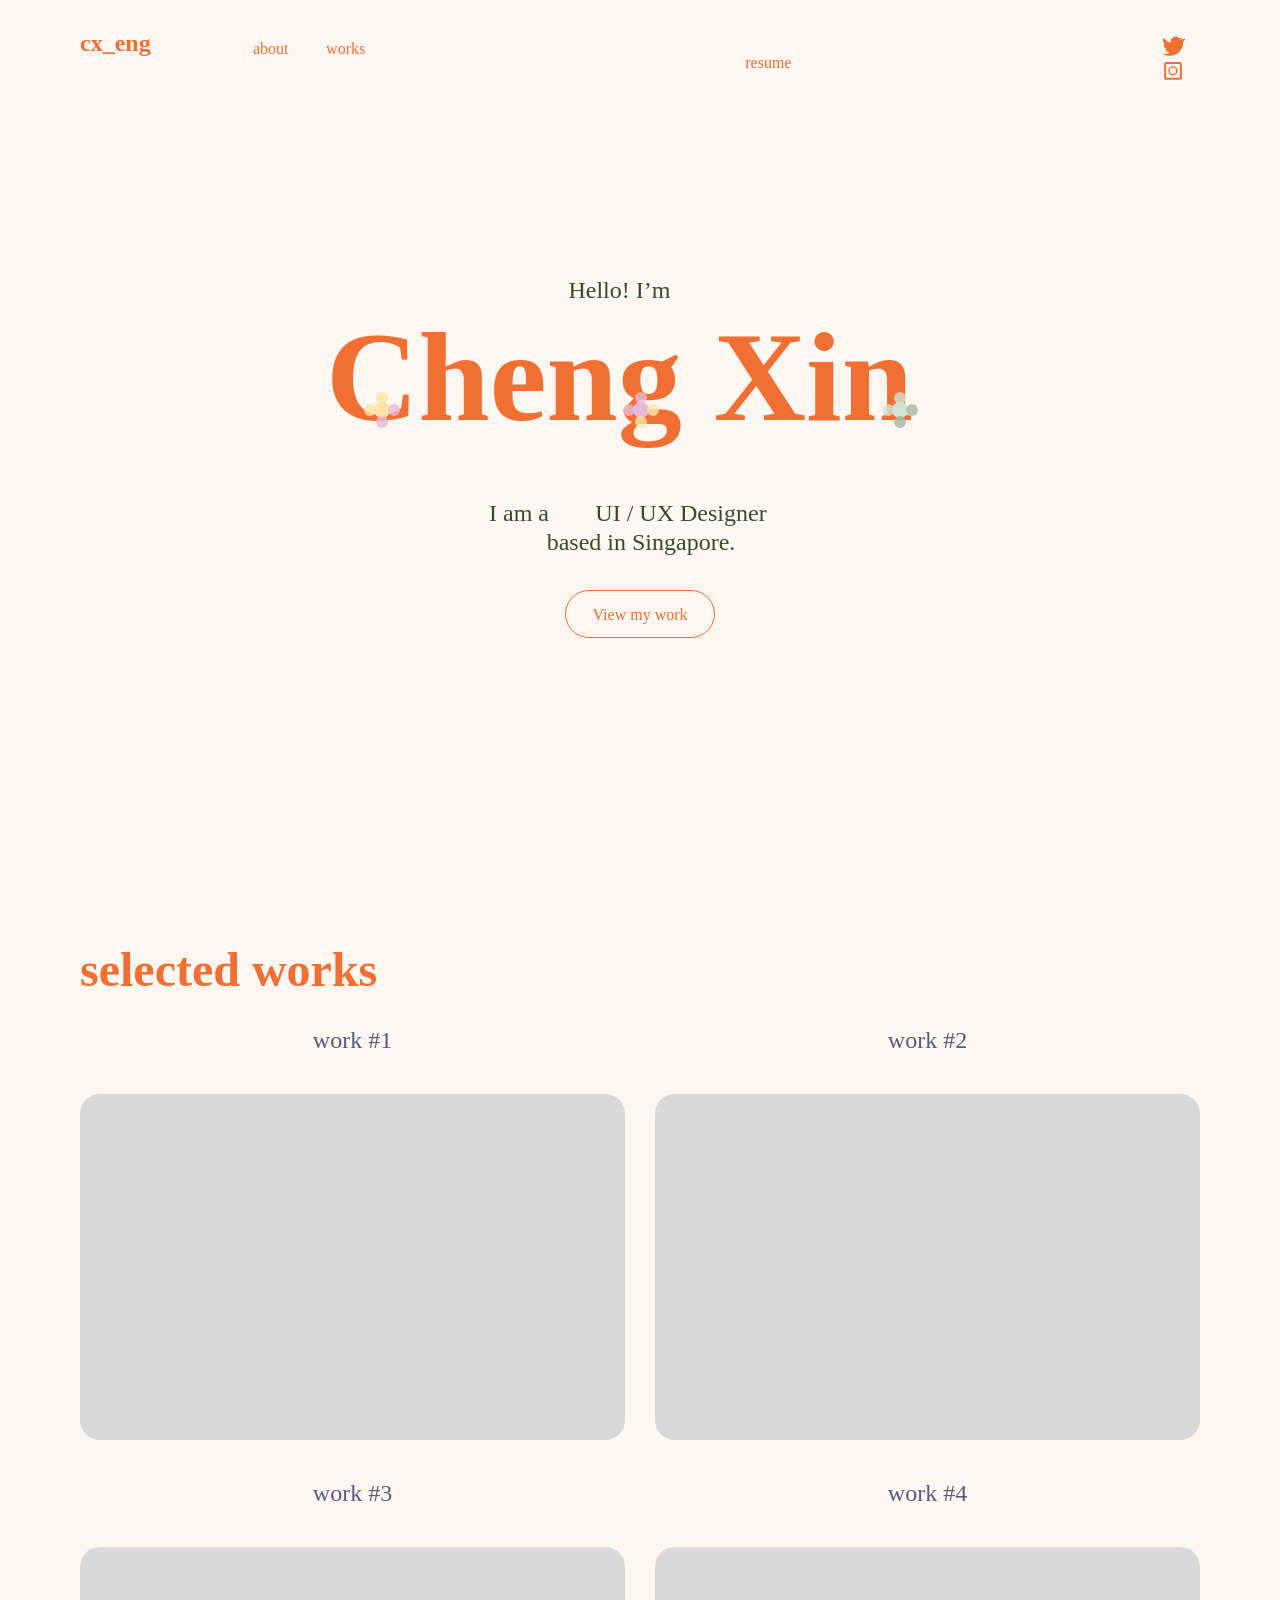
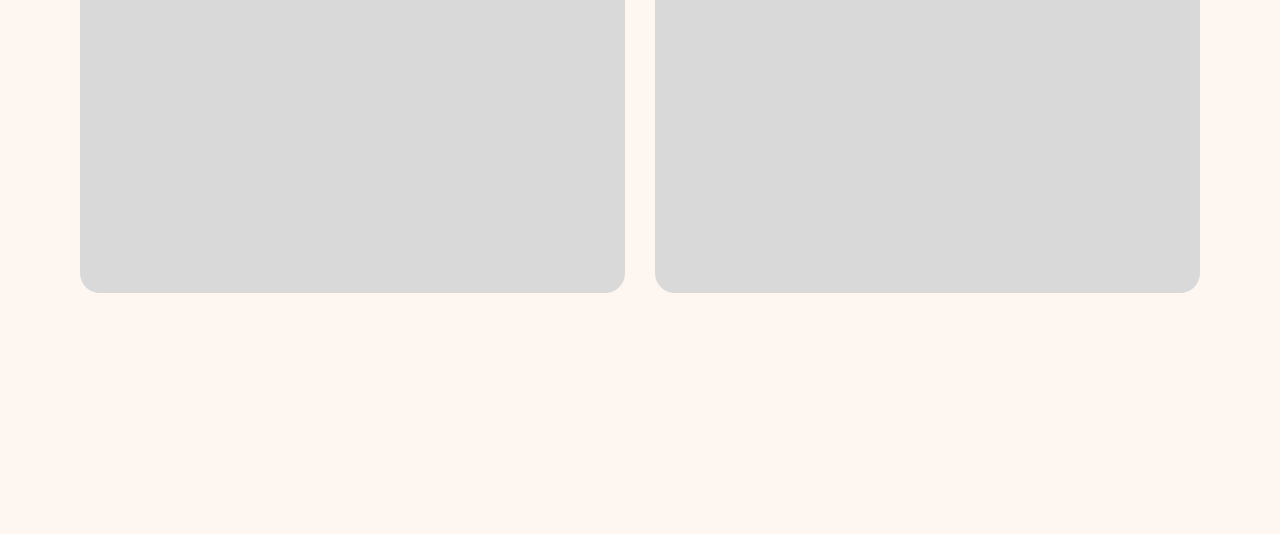
==== commit c63e4e3a: "Update index.html" ====
--- a/index.html
+++ b/index.html
@@ -39,7 +39,30 @@
         				</div>
         				<div class="based-in-singapore">based in Singapore.</div>
       			</div>
-      			<img class="frame-child" alt="">
+      			<div class="frame-child">
+        				<!-- Decorative elements -->
+        				<svg class="flower-decoration" viewBox="0 0 40 40" xmlns="http://www.w3.org/2000/svg">
+          					<circle cx="20" cy="20" r="8" fill="#FDE3AA"/>
+          					<circle cx="20" cy="8" r="6" fill="#FDE3AA" opacity="0.8"/>
+          					<circle cx="32" cy="20" r="6" fill="#E8B8D8" opacity="0.8"/>
+          					<circle cx="20" cy="32" r="6" fill="#E8B8D8" opacity="0.8"/>
+          					<circle cx="8" cy="20" r="6" fill="#FDE3AA" opacity="0.8"/>
+        				</svg>
+        				<svg class="flower-decoration" viewBox="0 0 40 40" xmlns="http://www.w3.org/2000/svg">
+          					<circle cx="20" cy="20" r="8" fill="#E8B8D8"/>
+          					<circle cx="20" cy="8" r="6" fill="#E8B8D8" opacity="0.8"/>
+          					<circle cx="32" cy="20" r="6" fill="#FDE3AA" opacity="0.8"/>
+          					<circle cx="20" cy="32" r="6" fill="#FDE3AA" opacity="0.8"/>
+          					<circle cx="8" cy="20" r="6" fill="#E8B8D8" opacity="0.8"/>
+        				</svg>
+        				<svg class="flower-decoration" viewBox="0 0 40 40" xmlns="http://www.w3.org/2000/svg">
+          					<circle cx="20" cy="20" r="8" fill="#D4E4D4"/>
+          					<circle cx="20" cy="8" r="6" fill="#D4E4D4" opacity="0.8"/>
+          					<circle cx="32" cy="20" r="6" fill="#A8B4A0" opacity="0.8"/>
+          					<circle cx="20" cy="32" r="6" fill="#A8B4A0" opacity="0.8"/>
+          					<circle cx="8" cy="20" r="6" fill="#D4E4D4" opacity="0.8"/>
+        				</svg>
+      			</div>
       			
       			<div class="button">
         				<div class="button-child">
@@ -67,9 +90,15 @@
     		<div class="navbar">
       			<div class="navbar-child">
       			</div>
-      			<img class="navbar-item" alt="">
+      			<svg class="navbar-item" viewBox="0 0 24 24" xmlns="http://www.w3.org/2000/svg" fill="#f16f33">
+        				<path d="M19 3H5a2 2 0 0 0-2 2v14a2 2 0 0 0 2 2h14a2 2 0 0 0 2-2V5a2 2 0 0 0-2-2zm0 16H5V5h14z"/>
+        				<rect x="7" y="7" width="10" height="10" fill="none" stroke="#f16f33" stroke-width="0"/>
+        				<circle cx="12" cy="12" r="4" fill="none" stroke="#f16f33" stroke-width="1.5"/>
+      			</svg>
       			
-      			<img class="group-icon" alt="">
+      			<svg class="group-icon" viewBox="0 0 24 24" xmlns="http://www.w3.org/2000/svg" fill="#f16f33">
+        				<path d="M22 4.01c-.82.49-1.79.82-2.84.93a4.89 4.89 0 0 0 2.16-2.71c-.95.58-2 .93-3.12 1.14a4.85 4.85 0 0 0-8.38 4.42A13.8 13.8 0 0 1 2.67 3.02a4.82 4.82 0 0 0 1.5 6.47A4.84 4.84 0 0 1 2.56 9.1v.06a4.88 4.88 0 0 0 3.9 4.78 4.87 4.87 0 0 1-2.21.08 4.88 4.88 0 0 0 4.56 3.39A9.77 9.77 0 0 1 1 18.56a13.78 13.78 0 0 0 7.47 2.19c8.96 0 13.85-7.44 13.85-13.85 0-.21 0-.41-.01-.62a9.88 9.88 0 0 0 2.42-2.52z"/>
+      			</svg>
       			
       			<div class="about">about</div>
       			<div class="cx-eng">cx_eng</div>
--- a/style.css
+++ b/style.css
@@ -1,7 +1,9 @@
+
 body {
   	margin: 0;
   	line-height: normal;
 }
+
 .home {
   	width: 100%;
   	height: 2133.5px;
@@ -182,6 +184,15 @@
   	width: 776px;
   	height: 211.9px;
   	flex-shrink: 0;
+  	display: flex;
+  	align-items: center;
+  	justify-content: space-around;
+}
+
+.flower-decoration {
+  	width: 40px;
+  	height: 40px;
+  	flex-shrink: 0;
 }
 .button {
   	position: absolute;
@@ -323,6 +334,7 @@
   	grid-column: 6;
   	grid-row: 7 / span 5;
 }
+
 .group-icon {
   	width: 24px;
   	height: 24px;
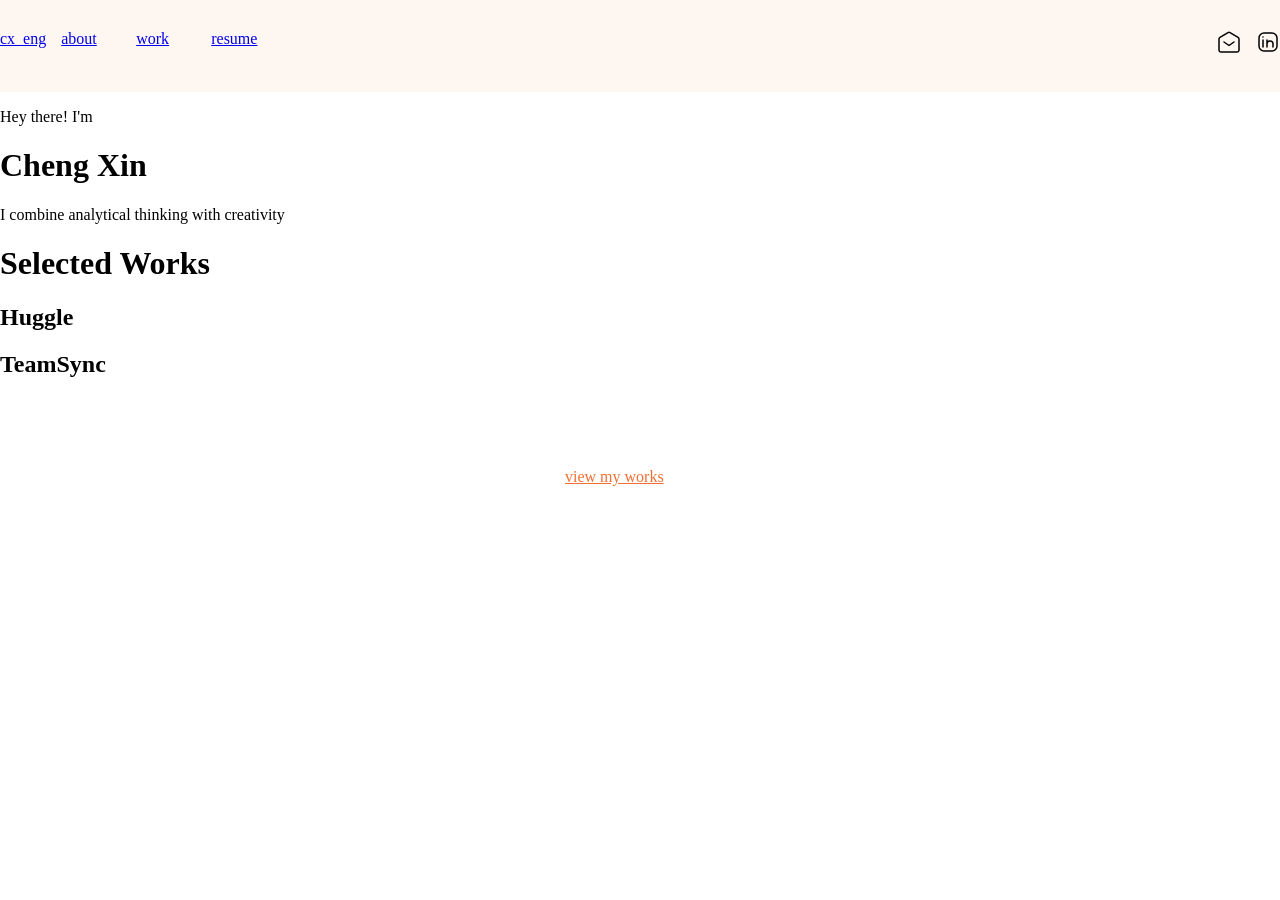
==== commit 5d2e1014: "Refactor index.html structure and add navigation" ====
--- a/index.html
+++ b/index.html
@@ -12,103 +12,44 @@
   	
 </head>
 <body>
-  	
-  	<div class="home">
-    		<div class="group-parent">
-      			<div class="frame-parent">
-        				<div class="hello-im-parent">
-          					<div class="hello-im">Hello! I’m</div>
-          					<div class="cheng-xin">Cheng Xin</div>
-        				</div>
-        				<div class="i-am-a-parent">
-          					<div class="i-am-a">I am a</div>
-          					<div class="component-2">
-            						<div class="ui-ux">UI / UX Designer</div>
-            						<div class="product-designer">Product Designer</div>
-            						<div class="data-analyst">Data Analyst</div>
-            						<div class="data-scientist">Data Scientist</div>
-            						<div class="ui-ux2">UI / UX Designer</div>
-            						<div class="product-designer2">Product Designer</div>
-            						<div class="data-analyst2">Data Analyst</div>
-            						<div class="data-scientist2">Data Scientist</div>
-            						<div class="component-2-child">
-            						</div>
-            						<div class="component-2-item">
-            						</div>
-          					</div>
-        				</div>
-        				<div class="based-in-singapore">based in Singapore.</div>
-      			</div>
-      			<div class="frame-child">
-        				<!-- Decorative elements -->
-        				<svg class="flower-decoration" viewBox="0 0 40 40" xmlns="http://www.w3.org/2000/svg">
-          					<circle cx="20" cy="20" r="8" fill="#FDE3AA"/>
-          					<circle cx="20" cy="8" r="6" fill="#FDE3AA" opacity="0.8"/>
-          					<circle cx="32" cy="20" r="6" fill="#E8B8D8" opacity="0.8"/>
-          					<circle cx="20" cy="32" r="6" fill="#E8B8D8" opacity="0.8"/>
-          					<circle cx="8" cy="20" r="6" fill="#FDE3AA" opacity="0.8"/>
-        				</svg>
-        				<svg class="flower-decoration" viewBox="0 0 40 40" xmlns="http://www.w3.org/2000/svg">
-          					<circle cx="20" cy="20" r="8" fill="#E8B8D8"/>
-          					<circle cx="20" cy="8" r="6" fill="#E8B8D8" opacity="0.8"/>
-          					<circle cx="32" cy="20" r="6" fill="#FDE3AA" opacity="0.8"/>
-          					<circle cx="20" cy="32" r="6" fill="#FDE3AA" opacity="0.8"/>
-          					<circle cx="8" cy="20" r="6" fill="#E8B8D8" opacity="0.8"/>
-        				</svg>
-        				<svg class="flower-decoration" viewBox="0 0 40 40" xmlns="http://www.w3.org/2000/svg">
-          					<circle cx="20" cy="20" r="8" fill="#D4E4D4"/>
-          					<circle cx="20" cy="8" r="6" fill="#D4E4D4" opacity="0.8"/>
-          					<circle cx="32" cy="20" r="6" fill="#A8B4A0" opacity="0.8"/>
-          					<circle cx="20" cy="32" r="6" fill="#A8B4A0" opacity="0.8"/>
-          					<circle cx="8" cy="20" r="6" fill="#D4E4D4" opacity="0.8"/>
-        				</svg>
-      			</div>
-      			
-      			<div class="button">
-        				<div class="button-child">
-        				</div>
-        				<div class="view-my-work">View my work</div>
-      			</div>
-    		</div>
-    		<div class="selected-works-wrapper">
-      			<div class="selected-works">selected works</div>
-    		</div>
-    		<div class="rectangle-parent">
-      			<div class="frame-item">
-      			</div>
-      			<div class="frame-inner">
-      			</div>
-      			<div class="work-1">work #1</div>
-      			<div class="work-2">work #2</div>
-      			<div class="work-4">work #4</div>
-      			<div class="work-3">work #3</div>
-      			<div class="rectangle-div">
-      			</div>
-      			<div class="frame-child2">
-      			</div>
-    		</div>
-    		<div class="navbar">
-      			<div class="navbar-child">
-      			</div>
-      			<svg class="navbar-item" viewBox="0 0 24 24" xmlns="http://www.w3.org/2000/svg" fill="#f16f33">
-        				<path d="M19 3H5a2 2 0 0 0-2 2v14a2 2 0 0 0 2 2h14a2 2 0 0 0 2-2V5a2 2 0 0 0-2-2zm0 16H5V5h14z"/>
-        				<rect x="7" y="7" width="10" height="10" fill="none" stroke="#f16f33" stroke-width="0"/>
-        				<circle cx="12" cy="12" r="4" fill="none" stroke="#f16f33" stroke-width="1.5"/>
-      			</svg>
-      			
-      			<svg class="group-icon" viewBox="0 0 24 24" xmlns="http://www.w3.org/2000/svg" fill="#f16f33">
-        				<path d="M22 4.01c-.82.49-1.79.82-2.84.93a4.89 4.89 0 0 0 2.16-2.71c-.95.58-2 .93-3.12 1.14a4.85 4.85 0 0 0-8.38 4.42A13.8 13.8 0 0 1 2.67 3.02a4.82 4.82 0 0 0 1.5 6.47A4.84 4.84 0 0 1 2.56 9.1v.06a4.88 4.88 0 0 0 3.9 4.78 4.87 4.87 0 0 1-2.21.08 4.88 4.88 0 0 0 4.56 3.39A9.77 9.77 0 0 1 1 18.56a13.78 13.78 0 0 0 7.47 2.19c8.96 0 13.85-7.44 13.85-13.85 0-.21 0-.41-.01-.62a9.88 9.88 0 0 0 2.42-2.52z"/>
-      			</svg>
-      			
-      			<div class="about">about</div>
-      			<div class="cx-eng">cx_eng</div>
-      			<div class="resume">resume</div>
-      			<div class="works">works</div>
-    		</div>
-  	</div>
-  	
-  	
-  	
-  	
+    <div class="navbar">
+        <a href="/" class="logo">cx_eng</a>
+        <a href="./about.html">about</a>
+        <a href="./works.html">work</a>
+        <a href="https://drive.google.com/drive/folders/1Pe82P2ebBcMEPb767r0lgufZ9nrE07On?usp=drive_link" target='_blank'>resume</a>
+        <p></p>
+        <a href="mailto:e1303013@u.nus.edu" target='_blank'>
+            <img src="./assets/mail-open.svg" alt="mail" class="navicons"></img>
+        </a>
+        <a href="https://www.linkedin.com/in/cheng-xin-eng-74667725a" target='_blank'>
+            <img src="./assets/linkedin.svg" alt="linkedin" class="navicons"></img>
+        </a>
+    </div>
+
+    <div class="container" id = "intro">
+        <p class="body1">Hey there! I'm</p>
+        <h1 class="name">Cheng Xin</h1>
+        <p class="body1">I combine analytical thinking with creativity</p>
+        <a href="#selected-works" class="button">view my works</a>
+    </div>
+
+    <div class="container"  id = "selected-works">
+        <h1 class="section-title">Selected Works</h1>
+        <div class="container grid">
+            <div class="grid-item">
+                <div class="cover-img">
+
+                </div>
+                <h2>Huggle</h2>
+            </div>
+            <div class="grid-item">
+                <div class="cover-img">
+                    
+                </div>
+                <h2>TeamSync</h2>
+            </div>  
+        </div>
+    </div>
+    
 </body>
 </html>
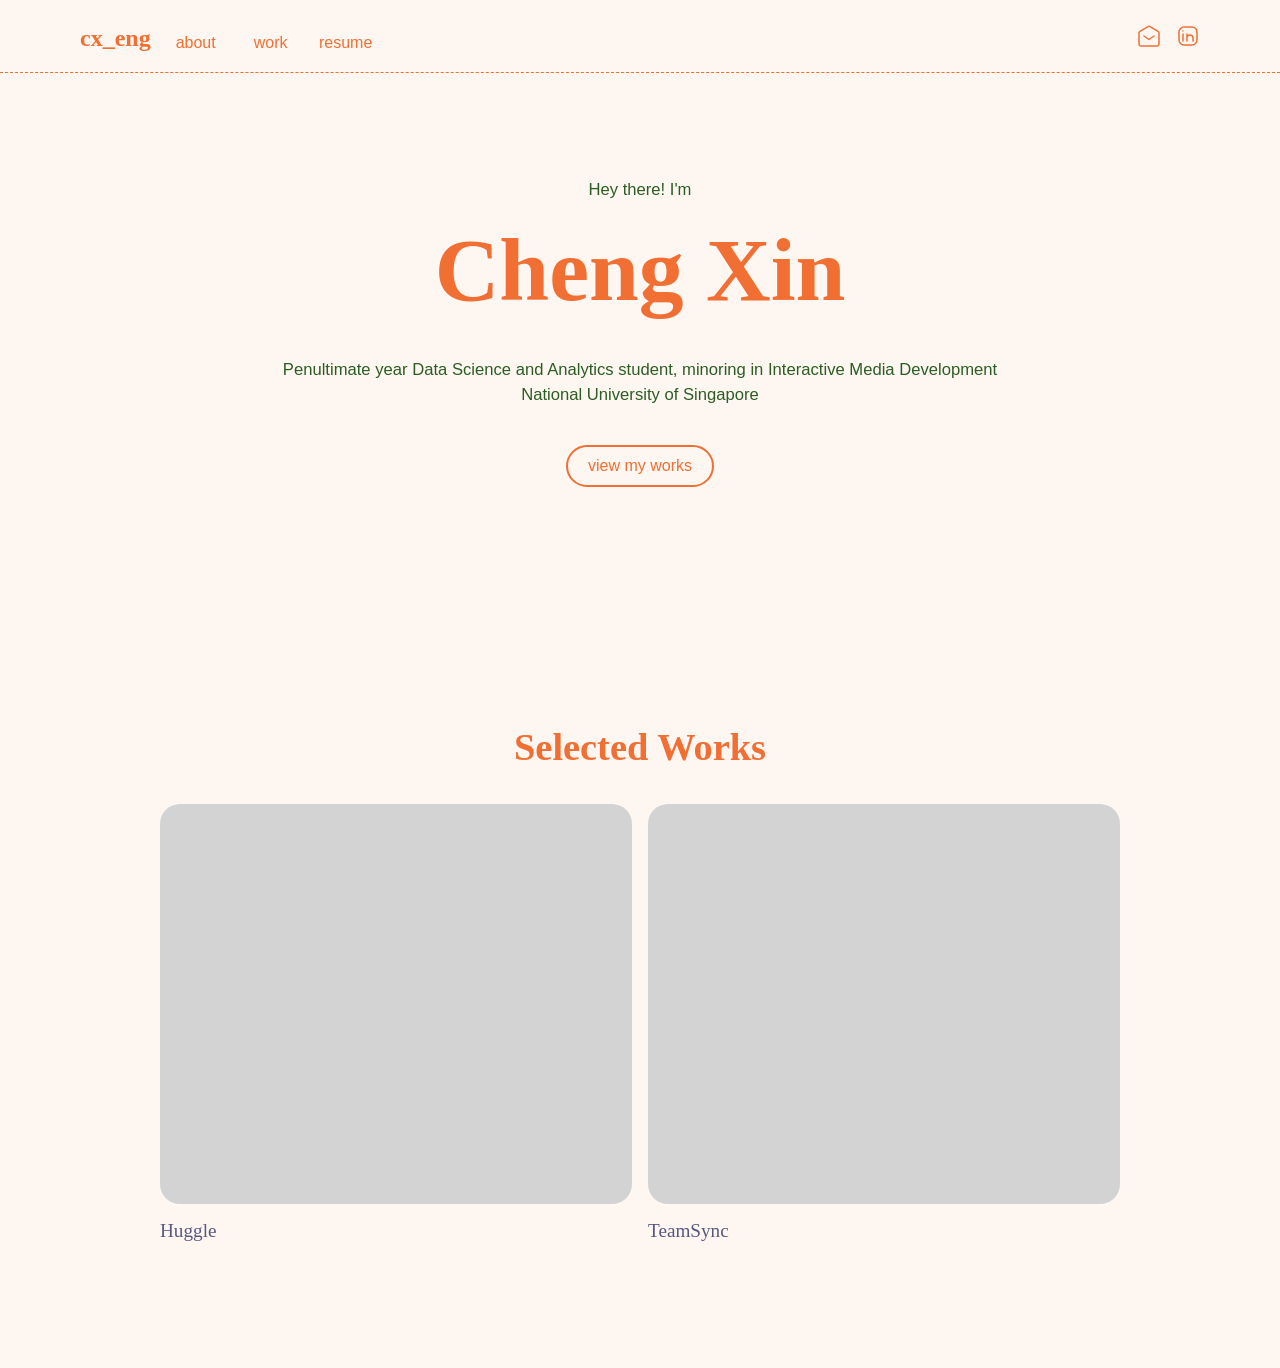
==== commit 189a10d8: "updated text hierarchy and added a title to the webpage" ====
--- a/index.html
+++ b/index.html
@@ -7,16 +7,15 @@
   	<link rel="stylesheet"  href="./style.css" />
   	<link rel="stylesheet" href="https://fonts.googleapis.com/css2?family=Inter:wght@400;500&display=swap" />
   	<link rel="stylesheet" href="https://fonts.googleapis.com/css2?family=Playfair Display:wght@600;900&display=swap" />
-  	
-  	
+    <title>Cheng Xin's Portfolio</title>
   	
 </head>
 <body>
     <div class="navbar">
         <a href="/" class="logo">cx_eng</a>
-        <a href="./about.html">about</a>
-        <a href="./works.html">work</a>
-        <a href="https://drive.google.com/drive/folders/1Pe82P2ebBcMEPb767r0lgufZ9nrE07On?usp=drive_link" target='_blank'>resume</a>
+        <a href="./about.html" class="navtext">about</a>
+        <a href="./works.html" class="navtext">work</a>
+        <a href="https://drive.google.com/drive/folders/1Pe82P2ebBcMEPb767r0lgufZ9nrE07On?usp=drive_link" target='_blank' class="navtext">resume</a>
         <p></p>
         <a href="mailto:e1303013@u.nus.edu" target='_blank'>
             <img src="./assets/mail-open.svg" alt="mail" class="navicons"></img>
@@ -29,25 +28,28 @@
     <div class="container" id = "intro">
         <p class="body1">Hey there! I'm</p>
         <h1 class="name">Cheng Xin</h1>
-        <p class="body1">I combine analytical thinking with creativity</p>
+        <p class="body1">
+            Penultimate year Data Science and Analytics student, minoring in Interactive Media Development<br>
+            National University of Singapore
+        </p>
         <a href="#selected-works" class="button">view my works</a>
     </div>
 
     <div class="container"  id = "selected-works">
-        <h1 class="section-title">Selected Works</h1>
+        <h1>Selected Works</h2>
         <div class="container grid">
-            <div class="grid-item">
+            <a class="grid-item" href="./huggle.html">
                 <div class="cover-img">
 
                 </div>
                 <h2>Huggle</h2>
-            </div>
-            <div class="grid-item">
+            </a>
+            <a class="grid-item" href="./teamsync.html">
                 <div class="cover-img">
                     
                 </div>
                 <h2>TeamSync</h2>
-            </div>  
+            </a>  
         </div>
     </div>
     
--- a/style.css
+++ b/style.css
@@ -1,372 +1,230 @@
+html {
+    scroll-behavior: smooth;
+    scroll-padding: min(16px, 3%);
+}
 
 body {
   	margin: 0;
   	line-height: normal;
-}
-
-.home {
-  	width: 100%;
-  	height: 2133.5px;
-  	position: relative;
-  	background-color: #fef7f1;
-  	overflow: hidden;
-  	display: grid;
-  	box-sizing: border-box;
-  	grid-template-columns: 1fr;
-  	align-content: start;
-  	gap: 10px;
-  	padding-left: 80px;
-  	padding-right: 80px;
-  	text-align: center;
-  	font-size: 24px;
-  	color: #f16f33;
-  	font-family: Inter;
-}
-.group-parent {
-  	width: 1120px;
-  	height: 800px;
-  	position: relative;
-  	grid-column: 1;
-  	grid-row: 2 / span 9;
-  	color: #364a33;
-}
-.frame-parent {
-  	position: absolute;
-  	top: 155px;
-  	left: calc(50% - 314px);
-  	width: 629px;
-  	height: 281px;
-  	flex-shrink: 0;
-}
-.hello-im-parent {
-  	position: absolute;
-  	top: 0px;
-  	left: calc(50% - 314.5px);
-  	display: flex;
-  	flex-direction: column;
-  	align-items: center;
-  	justify-content: center;
-}
-.hello-im {
-  	position: relative;
-  	font-weight: 500;
-}
-.cheng-xin {
-  	position: relative;
-  	font-size: 128px;
-  	font-weight: 900;
-  	font-family: 'Playfair Display';
-  	color: #f16f33;
-  	text-align: left;
-}
-.i-am-a-parent {
-  	position: absolute;
-  	top: 223px;
-  	left: 163px;
-  	width: 303.5px;
-  	height: 29px;
-}
-.i-am-a {
-  	position: absolute;
-  	top: 0px;
-  	left: 0px;
-  	font-weight: 500;
-}
-.component-2 {
-  	position: absolute;
-  	top: 0px;
-  	left: 90.5px;
-  	backdrop-filter: blur(4px);
-  	width: 213px;
-  	height: 29px;
-  	overflow: hidden;
-}
-.ui-ux {
-  	position: absolute;
-  	top: 0px;
-  	left: 0px;
-  	font-weight: 500;
-  	display: flex;
-  	align-items: center;
-  	justify-content: center;
-  	width: 203px;
-  	flex-shrink: 0;
-}
-.product-designer {
-  	position: absolute;
-  	top: 0px;
-  	left: 243px;
-  	font-weight: 500;
-  	flex-shrink: 0;
-}
-.data-analyst {
-  	position: absolute;
-  	top: 0px;
-  	left: 483px;
-  	font-weight: 500;
-  	flex-shrink: 0;
-}
-.data-scientist {
-  	position: absolute;
-  	top: 0px;
-  	left: 670px;
-  	font-weight: 500;
-  	flex-shrink: 0;
-}
-.ui-ux2 {
-  	position: absolute;
-  	top: 0px;
-  	left: 871px;
-  	font-weight: 500;
-  	flex-shrink: 0;
-}
-.product-designer2 {
-  	position: absolute;
-  	top: 0px;
-  	left: 1100px;
-  	font-weight: 500;
-  	flex-shrink: 0;
-}
-.data-analyst2 {
-  	position: absolute;
-  	top: 0px;
-  	left: 1340px;
-  	font-weight: 500;
-  	flex-shrink: 0;
-}
-.data-scientist2 {
-  	position: absolute;
-  	top: 0px;
-  	left: 1527px;
-  	font-weight: 500;
-  	flex-shrink: 0;
-}
-.component-2-child {
-  	position: absolute;
-  	top: calc(50% - 14.5px);
-  	left: 0px;
-  	background: linear-gradient(270deg, rgba(255, 255, 255, 0), #fef7f1);
-  	width: 17px;
-  	height: 29px;
-  	overflow: hidden;
-  	display: flex;
-  	flex-direction: column;
-  	align-items: flex-start;
-  	flex-shrink: 0;
-}
-.component-2-item {
-  	position: absolute;
-  	top: calc(50% - 14.5px);
-  	right: 0px;
-  	background: linear-gradient(270deg, #fef7f1, rgba(255, 255, 255, 0));
-  	width: 17px;
-  	height: 29px;
-  	overflow: hidden;
-  	display: flex;
-  	flex-direction: column;
-  	align-items: flex-start;
-  	flex-shrink: 0;
-}
-.based-in-singapore {
-  	position: absolute;
-  	top: 252px;
-  	left: calc(50% - 251.5px);
-  	font-weight: 500;
-  	display: flex;
-  	align-items: center;
-  	justify-content: center;
-  	width: 504px;
-}
-.frame-child {
-  	position: absolute;
-  	top: 182px;
-  	left: 173px;
-  	width: 776px;
-  	height: 211.9px;
-  	flex-shrink: 0;
-  	display: flex;
-  	align-items: center;
-  	justify-content: space-around;
-}
-
-.flower-decoration {
-  	width: 40px;
-  	height: 40px;
-  	flex-shrink: 0;
-}
+    background-color: #FEF7F1;
+    font-family: Arial, Helvetica, sans-serif;
+    font-weight: 100;
+    color: #2B5D24;
+}
+
+div {
+    padding-left: min(80px, 8%);
+    padding-right: min(80px, 8%);
+    height: auto;
+}
+
+a {
+    text-decoration: none;
+    color: #f16f33;
+}
+
+h1 {
+    position: relative;
+    font-size: clamp(1.8rem, 3vw, 5rem);
+    font-weight: 600;
+    font-family: 'Playfair Display';
+    color: #f16f33;
+    text-align: center;
+}
+
+h2 {
+    position: relative;
+    font-size: clamp(1.2rem, 1.5vw, 3rem);
+    font-weight: 500;
+    font-family: Inter;
+    color: #595880;
+}
+
+h3 {
+    position: relative;
+    font-size: clamp(1.2rem, 1.2vw, 3rem);
+    font-weight: 500;
+    font-family: Inter;
+    color: #595880;
+}
+
+.container {
+    display: flex;
+    flex-direction: column;
+    box-sizing: border-box;
+    width: 100%;
+    height: 100%;
+    overflow: hidden;
+    margin: 20px 0px 20px 0px;
+    padding: min(80px, 8%) min(80px, 8%) min(80px, 8%) min(80px, 8%);
+    align-items: center;
+    justify-items: center;
+    vertical-align: middle;
+    text-align: center;
+}
+
+.container.grid {
+    margin: 0px 0px 0px 0px;
+    display: grid;
+    padding: min(10px, 5%) min(80px, 8%) min(10px, 5%) min(80px, 8%);
+    align-items: center;
+    text-align: left;
+    grid-template-columns: repeat(auto-fit, minmax(250px, 1fr));
+    gap: 1rem;
+
+}
+
+.grid-item {
+    width: 100%;
+    height: 100%;
+    flex-direction: column;
+    align-items: center;
+    justify-content: center;
+    text-align: left;
+}
+
+.cover-img {
+    width: fill-available;
+    height: 400px;
+    border-radius: 20px;
+    background-color: lightgray;
+}
+
+.grid-item:hover {
+    transform: scale(1.015);
+    transition: 0.3s;
+}
+
+
+.navbar {
+    overflow: visible;
+    display: grid;
+    box-sizing: border-box;
+    width: 100%;
+    grid-template-columns: auto 60px 60px 60px 1fr auto auto;
+    padding: min(20px, 5%) min(80px, 8%) min(20px, 5%) min(80px, 8%);
+    align-content: start;
+    column-gap: 15px;
+    font-size: 16px;
+    text-align: center;
+    align-items: end;
+    position: sticky;
+    top: 0;
+    z-index: 1000;
+    background-color: #FEF7F1;
+    border-bottom: #F16F33 1px dashed;
+
+}
+
+.sidenav {
+    box-sizing: border-box;
+    position: fixed;
+    height: 100%;
+    left: 0;
+    width: 20%;
+    margin-left: min(80px, 8%);
+    padding: min(80px, 8%) 0 min(80px, 8%) 0;
+    text-align: left;
+}
+
+.sidenav-text {
+    font-size: 16px;
+    font-weight: 0;
+    color: #CBCBE7;
+    line-height: 3;
+}
+
+.sidenav-text:hover {
+    color: #A7A7EA;
+    transform: scale(1.05);
+    transition: 0.2s;
+}
+
+.layout {
+  display: flex;
+  min-height: 100vh;
+  flex-direction: column;
+}
+
+.content {
+    height: 100%;
+    margin-left: 20%;
+    margin-right: min(80px, 8%);
+    padding: min(80px, 8%) 0 min(80px, 8%) 0;
+    text-align: left;
+}
+
+.logo {
+    position: relative;
+    font-size: 24px;
+    font-weight: 900;
+    font-family: 'Playfair Display';
+    color: #f16f33;
+    text-align: center;
+}
+
+.logo:hover {
+    transform: scale(1.05);
+    transition: 0.2s;
+}
+
+.navtext {
+    position: relative;
+    font-size: 16px;
+    font-weight: 500;
+    text-align: center;
+}
+
+.navtext:hover {
+    transform: scale(1.1);
+    transition: 0.2s;
+}
+
+.navicons {
+    width: auto;
+    height: 24px;
+    filter: invert(62%) sepia(88%) saturate(3204%) hue-rotate(339deg) brightness(97%) contrast(94%);
+}
+
+.navicons:hover{
+    transform: scale(1.1);
+    transition: 0.2s;
+}
+
+
+.name {
+    position: relative;
+    font-size: clamp(3rem, 7vw, 10rem);
+    font-weight: 900;
+    font-family: 'Playfair Display';
+    color: #f16f33;
+    text-align: center;
+    margin: 10px 0px 32px 0px;
+}
+
+.body1 {
+    margin-block-start: 5px;
+    margin-block-end: 5px;
+    position: relative;
+    font-size: clamp(1rem, 1.3vw, 3rem);
+    font-weight: 500;
+    color: #2B5D24;
+    line-height: 1.5;
+}
+
 .button {
-  	position: absolute;
-  	top: 468px;
-  	left: calc(50% - 75px);
-  	width: 150px;
-  	height: 48px;
-  	flex-shrink: 0;
-  	font-size: 16px;
-  	color: #f16f33;
-}
-.button-child {
-  	position: absolute;
-  	top: 0px;
-  	left: 0px;
-  	border-radius: 24px;
-  	background-color: #fef7f1;
-  	border: 1.5px solid #f16f33;
-  	box-sizing: border-box;
-  	width: 150px;
-  	height: 48px;
-}
-.view-my-work {
-  	position: absolute;
-  	top: 9px;
-  	left: 8px;
-  	display: flex;
-  	align-items: center;
-  	justify-content: center;
-  	width: 134px;
-  	height: 31px;
-}
-.selected-works-wrapper {
-  	display: flex;
-  	align-items: center;
-  	padding: 10px 0px;
-  	grid-column: 1;
-  	grid-row: 11;
-  	font-size: 48px;
-  	font-family: 'Playfair Display';
-}
-.selected-works {
-  	position: relative;
-  	font-weight: 600;
-}
-.rectangle-parent {
-  	overflow: hidden;
-  	display: grid;
-  	grid-template-columns: repeat(2, 1fr);
-  	align-content: start;
-  	column-gap: 30px;
-  	row-gap: 40px;
-  	padding-top: 10px;
-  	padding-bottom: 10px;
-  	grid-column: 1;
-  	grid-row: 12 / span 10;
-  	height: 890px;
-  	color: #595880;
-}
-.frame-item {
-  	height: 346px;
-  	position: relative;
-  	border-radius: 20px;
-  	background-color: #d9d9d9;
-  	grid-column: 1;
-  	grid-row: 2 / span 6;
-}
-.frame-inner {
-  	height: 346px;
-  	position: relative;
-  	border-radius: 20px;
-  	background-color: #d9d9d9;
-  	grid-column: 2;
-  	grid-row: 2 / span 6;
-}
-.work-1 {
-  	position: relative;
-  	font-weight: 500;
-  	grid-column: 1;
-  	grid-row: 1;
-}
-.work-2 {
-  	position: relative;
-  	font-weight: 500;
-  	grid-column: 2;
-  	grid-row: 1;
-}
-.work-4 {
-  	position: relative;
-  	font-weight: 500;
-  	grid-column: 2;
-  	grid-row: 8;
-}
-.work-3 {
-  	position: relative;
-  	font-weight: 500;
-  	grid-column: 1;
-  	grid-row: 8;
-}
-.rectangle-div {
-  	height: 346px;
-  	position: relative;
-  	border-radius: 20px;
-  	background-color: #d9d9d9;
-  	grid-column: 2;
-  	grid-row: 9 / span 6;
-}
-.frame-child2 {
-  	position: relative;
-  	border-radius: 20px;
-  	background-color: #d9d9d9;
-  	grid-column: 1;
-  	grid-row: 9 / span 6;
-  	height: 346px;
-}
-.navbar {
-  	background-color: #fef7f1;
-  	overflow: hidden;
-  	display: grid;
-  	grid-template-columns: auto 60px 60px 60px 1fr auto auto;
-  	align-content: start;
-  	column-gap: 15px;
-  	padding-top: 30px;
-  	padding-bottom: 30px;
-  	grid-column: 1;
-  	grid-row: 1;
-  	font-size: 16px;
-}
-.navbar-child {
-  	width: 24px;
-  	height: 24px;
-  	position: relative;
-  	grid-column: 5;
-  	grid-row: 1 / span 5;
-}
-.navbar-item {
-  	width: 24px;
-  	height: 23.6px;
-  	grid-column: 6;
-  	grid-row: 7 / span 5;
-}
-
-.group-icon {
-  	width: 24px;
-  	height: 24px;
-  	position: relative;
-  	grid-column: 6;
-  	grid-row: 2 / span 5;
-}
-.about {
-  	position: relative;
-  	grid-column: 3;
-  	grid-row: 3 / span 4;
-  	height: 19px;
-}
-.cx-eng {
-  	position: relative;
-  	font-size: 24px;
-  	font-weight: 900;
-  	font-family: 'Playfair Display';
-  	grid-column: 1;
-  	grid-row: 1 / span 7;
-  	height: 32px;
-}
-.resume {
-  	position: relative;
-  	grid-column: 5;
-  	grid-row: 6 / span 4;
-  	height: 19px;
-}
-.works {
-  	position: relative;
-  	grid-column: 4;
-  	grid-row: 3 / span 4;
-  	height: 19px;
-}
-
+    color: #f16f33;
+    border: 2px solid #f16f33;
+    border-radius: 25px;
+    padding: 10px 20px 10px 20px;
+    font-size: 16px;
+    margin-top: 2em;
+    margin-bottom: 2em;
+}
+
+.button:hover {
+    background-color: #f16f33;
+    color: white;
+    transform: scale(1.02);
+    transition: 0.3s;
+}
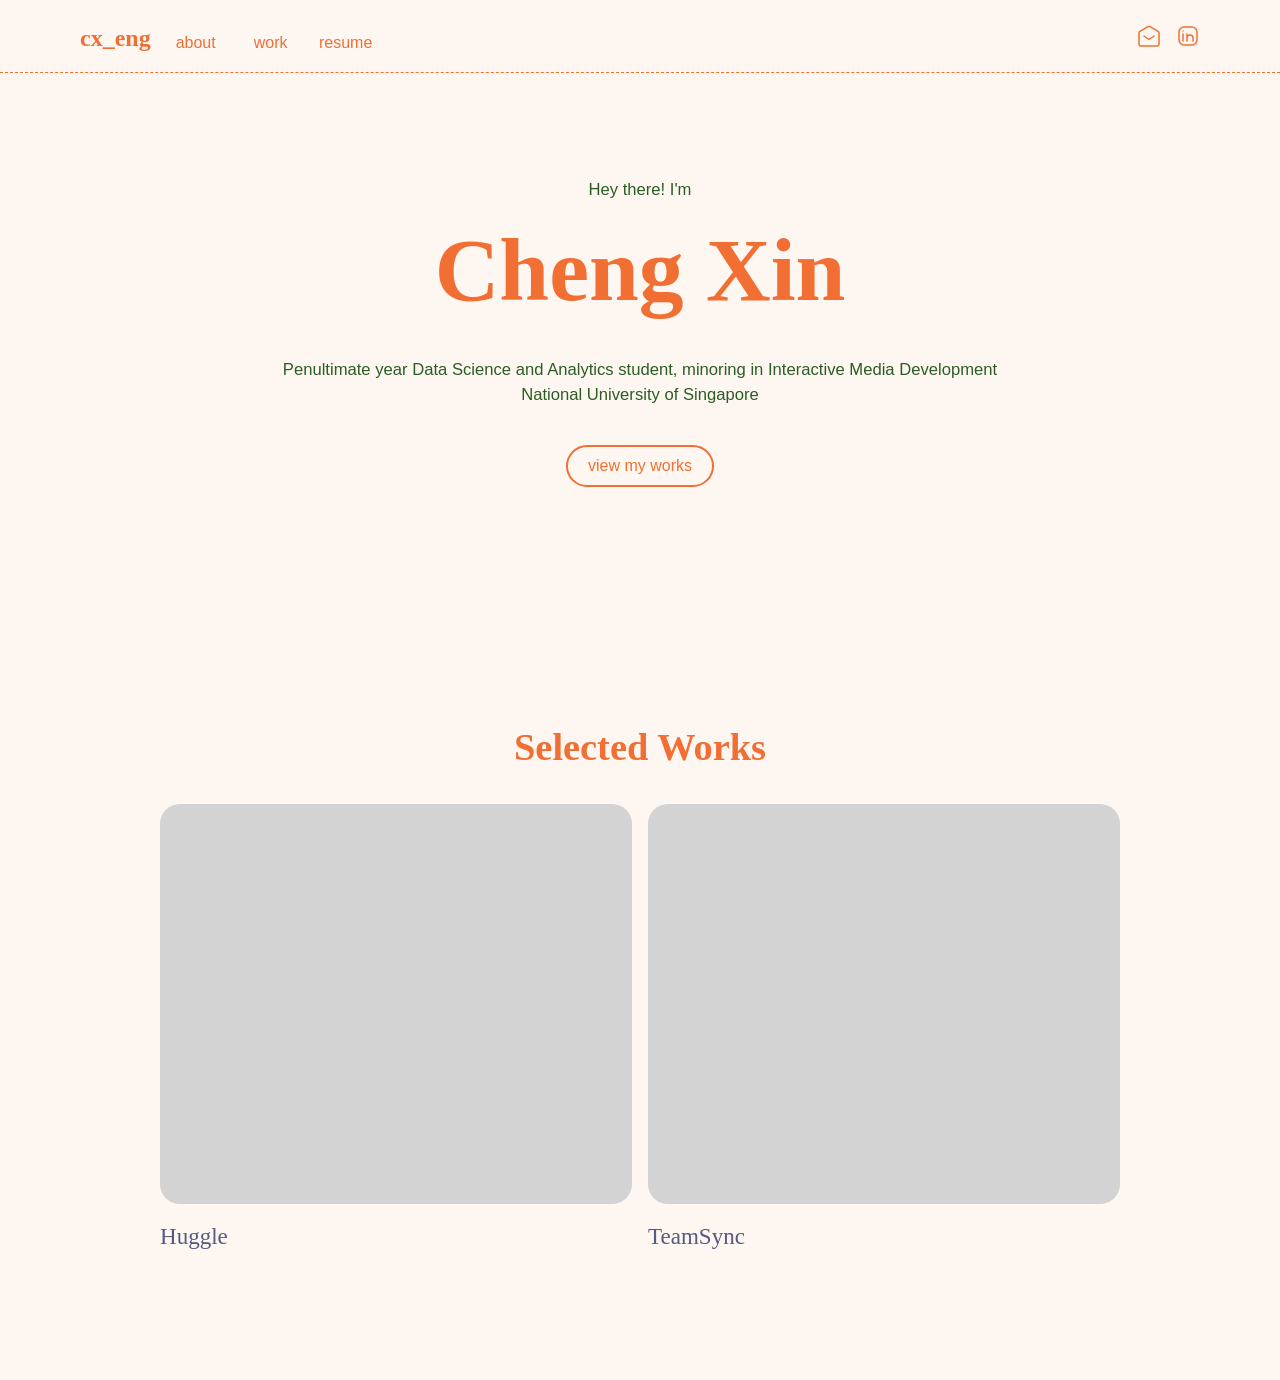
==== commit b77b979b: "updated link to home page" ====
--- a/index.html
+++ b/index.html
@@ -12,7 +12,7 @@
 </head>
 <body>
     <div class="navbar">
-        <a href="/" class="logo">cx_eng</a>
+        <a href="/index.html" class="logo">cx_eng</a>
         <a href="./about.html" class="navtext">about</a>
         <a href="./works.html" class="navtext">work</a>
         <a href="https://drive.google.com/drive/folders/1Pe82P2ebBcMEPb767r0lgufZ9nrE07On?usp=drive_link" target='_blank' class="navtext">resume</a>
--- a/style.css
+++ b/style.css
@@ -34,7 +34,7 @@
 
 h2 {
     position: relative;
-    font-size: clamp(1.2rem, 1.5vw, 3rem);
+    font-size: clamp(1.2rem, 1.8vw, 3rem);
     font-weight: 500;
     font-family: Inter;
     color: #595880;
@@ -42,7 +42,7 @@
 
 h3 {
     position: relative;
-    font-size: clamp(1.2rem, 1.2vw, 3rem);
+    font-size: clamp(1.2rem, 1.5vw, 3rem);
     font-weight: 500;
     font-family: Inter;
     color: #595880;
@@ -127,6 +127,12 @@
     text-align: left;
 }
 
+@media (max-width: 768px) {
+    .sidenav {
+        display: none;
+    }
+}
+
 .sidenav-text {
     font-size: 16px;
     font-weight: 0;
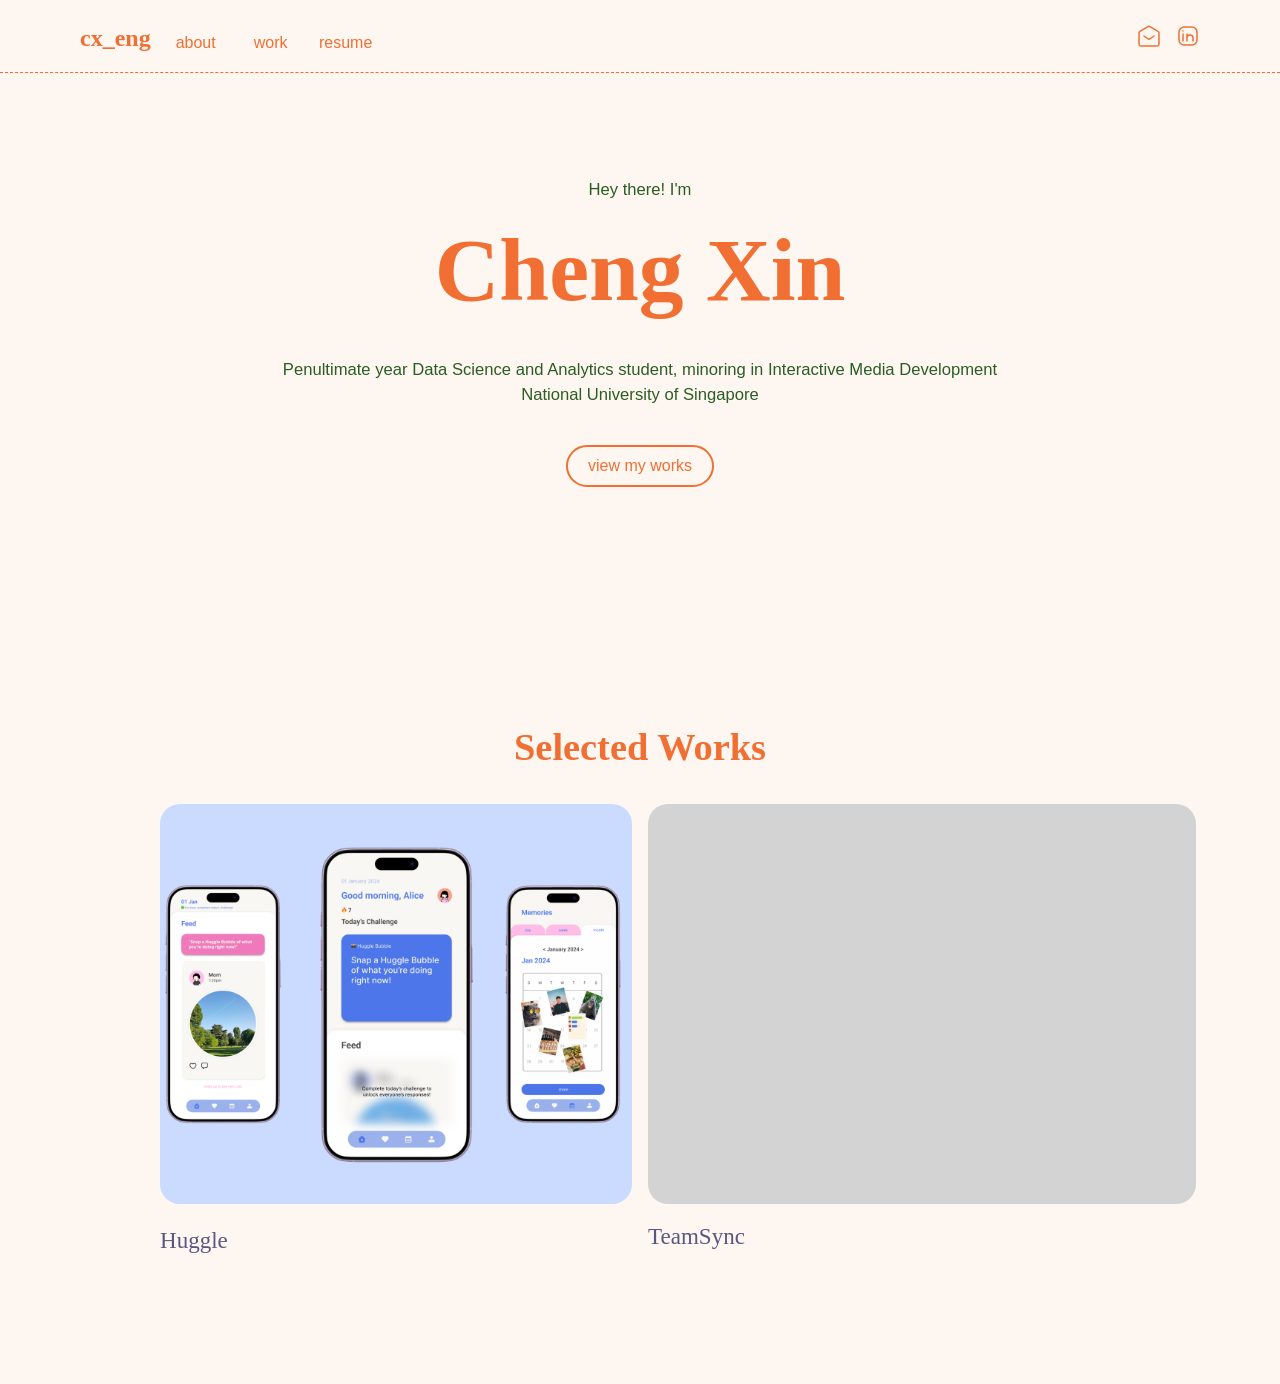
==== commit 0ad3df71: "added huggl" ====
--- a/index.html
+++ b/index.html
@@ -38,10 +38,8 @@
     <div class="container"  id = "selected-works">
         <h1>Selected Works</h2>
         <div class="container grid">
-            <a class="grid-item" href="./huggle.html">
-                <div class="cover-img">
-
-                </div>
+            <a class="grid-item" href="https://tsix.notion.site/Huggle-1f87ba37b45f801c9ac6d067639cd019?source=copy_link" target="_blank">
+                <img class= "cover-img" src="./assets/huggle-cover.png" alt="huggle cover"></img>
                 <h2>Huggle</h2>
             </a>
             <a class="grid-item" href="./teamsync.html">
--- a/style.css
+++ b/style.css
@@ -9,7 +9,7 @@
     background-color: #FEF7F1;
     font-family: Arial, Helvetica, sans-serif;
     font-weight: 100;
-    color: #2B5D24;
+    color: #595880;
 }
 
 div {
@@ -47,6 +47,18 @@
     font-family: Inter;
     color: #595880;
 }
+
+.caption {
+    color:#595880;
+    font-style: italic;
+}
+
+.description {
+    color: #2B5D24;
+    font-size: clamp(1rem, 1.3vw, 3rem);
+    line-height: 1.5;
+}
+
 
 .container {
     display: flex;
@@ -83,11 +95,22 @@
     text-align: left;
 }
 
+.column-list {
+    display: flex;
+    gap: 46px;
+}
+
+.column {
+    width: 33.333333%;
+    
+}
+
 .cover-img {
-    width: fill-available;
+    width: 100%;
     height: 400px;
     border-radius: 20px;
     background-color: lightgray;
+    object-fit: cover;
 }
 
 .grid-item:hover {
